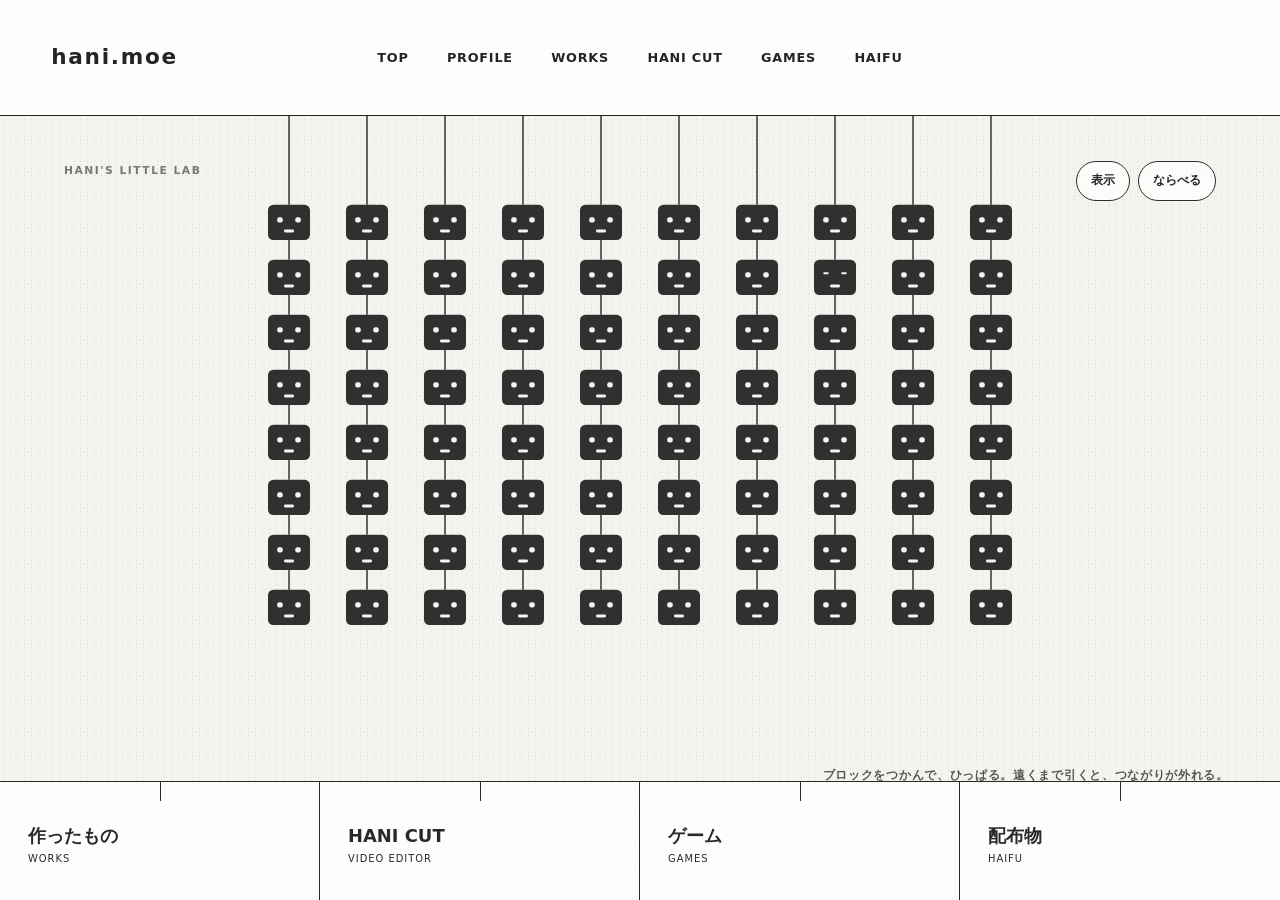
==== index.html @ 16d6b79d "Animate fallen blocks growing back in sequence" ====
<!doctype html>
<html lang="ja">
<head>
  <meta charset="utf-8">
  <title>hani.moe</title>
  <meta name="viewport" content="width=device-width, initial-scale=1">
  <base href="/">
  <link rel="stylesheet" href="style.css?v=home-clock-20260918">
</head>
<body>
  <header class="site-header">
    <div class="site-title">hani.moe</div>
    <nav>
      <a href="/index.html?src=index.md">TOP</a>
      <a href="/index.html?src=profile.md">PROFILE</a>
      <a href="/index.html?src=works.md">WORKS</a>
      <a href="/video-editor/">HANI CUT</a>
      <a href="/index.html?src=games.md">GAMES</a>
      <a href="/index.html?src=haifu.md">HAIFU</a>
    </nav>
  </header>

  <main id="content" class="content-box">
    読み込み中...
  </main>

  <footer class="site-footer">
    <a id="raw-link" href="#">Markdownで見る</a>
  </footer>
  <button
    type="button"
    id="back-to-top"
    class="back-to-top"
    aria-label="ページの一番上に戻る"
    title="上に戻る"
  >
  <img src="images/back-to-top.png" alt="">
  </button>
  <script>
    const viewerFile = location.pathname.endsWith("view.html") ? "view.html" : "index.html";
    let diaryPostsCache = null;

    function escapeHtml(text) {
      return String(text ?? "").replace(/[&<>'"]/g, char => ({
        "&": "&amp;",
        "<": "&lt;",
        ">": "&gt;",
        "'": "&#39;",
        '"': "&quot;"
      }[char]));
    }

    function escapeAttr(text) {
      return escapeHtml(text).replace(/`/g, "&#96;");
    }

    function isSafeMarkdownPath(path) {
      if (!path) return false;
      if (path.includes("://")) return false;
      if (path.startsWith("/") || path.startsWith("\\")) return false;
      if (path.includes("?") || path.includes("&")) return false;
      if (path.split("/").includes("..")) return false;
      return path.endsWith(".md");
    }

    function isRelativeAssetPath(path) {
      if (!path) return false;
      if (path.startsWith("#") || path.startsWith("/") || path.startsWith("\\")) return false;
      if (/^[a-z][a-z0-9+.-]*:/i.test(path)) return false;
      if (path.split("/").includes("..")) return false;
      return true;
    }

    function splitFrontMatter(markdown) {
      const match = String(markdown || "").match(/^---\s*\n([\s\S]*?)\n---\s*\n?/);
      if (!match) return { meta: {}, body: markdown || "" };

      const meta = {};
      match[1].split(/\r?\n/).forEach(line => {
        const pair = line.match(/^([A-Za-z0-9_-]+):\s*(.*)$/);
        if (!pair) return;
        let value = pair[2].trim();
        value = value.replace(/^["']|["']$/g, "");
        meta[pair[1]] = value;
      });

      return { meta, body: String(markdown || "").slice(match[0].length) };
    }

    function normalizePath(path) {
      const parts = [];
      String(path || "").split("/").forEach(part => {
        if (!part || part === ".") return;
        if (part === "..") parts.pop();
        else parts.push(part);
      });
      return parts.join("/");
    }

    function resolveAssetPath(currentSrc, href) {
      if (href.startsWith("/")) return href.slice(1);
      const base = currentSrc.split("/").slice(0, -1).join("/");
      return normalizePath((base ? base + "/" : "") + href);
    }

    function cleanMarkdownPath(path) {
      let cleaned = String(path || "").trim().replace(/\\/g, "/");

      // 古いリンクや相対パスの影響で、src の中に
      // diary/index.html?src=diary/xxxx.md のような値が入っても復旧する。
      for (let i = 0; i < 4; i++) {
        try {
          cleaned = decodeURIComponent(cleaned);
        } catch (e) {
          // すでに普通の文字列ならそのまま使う
        }

        const srcMark = cleaned.lastIndexOf("?src=");
        const srcMarkAmp = cleaned.lastIndexOf("&src=");
        const mark = Math.max(srcMark, srcMarkAmp);
        if (mark < 0) break;
        cleaned = cleaned.slice(mark + 5);
      }

      cleaned = cleaned.split("#")[0];
      cleaned = cleaned.replace(/^\.\//, "").replace(/^\/+/, "");
      return normalizePath(cleaned);
    }

    function pageUrl(src) {
      return "/" + viewerFile + "?src=" + encodeURIComponent(cleanMarkdownPath(src));
    }

    function resolvePostFilePath(file) {
      const cleaned = cleanMarkdownPath(file);
      if (!cleaned) return "";
      if (!cleaned.includes("/") && cleaned.endsWith(".md")) {
        return "diary/" + cleaned;
      }
      return cleaned;
    }

    function isDiaryEntryPath(path) {
      return path.startsWith("diary/")
        && path !== "diary/index.md"
        && path.endsWith(".md");
    }

    function parseInline(text) {
      let out = String(text ?? "");

      const codeStore = [];
      out = out.replace(/`([^`]+)`/g, (_, code) => {
        const key = `@@CODE${codeStore.length}@@`;
        codeStore.push(`<code>${escapeHtml(code)}</code>`);
        return key;
      });

      out = out.replace(/!\[([^\]]*)\]\(([^)]+)\)/g, (_, alt, src) => {
        return `<img src="${escapeAttr(src.trim())}" alt="${escapeAttr(alt)}">`;
      });

      out = out.replace(/\[([^\]]+)\]\(([^)]+)\)/g, (_, label, href) => {
        return `<a href="${escapeAttr(href.trim())}">${label}</a>`;
      });

      out = out.replace(/~~([^~]+)~~/g, "<del>$1</del>");
      out = out.replace(/\*\*([^*]+)\*\*/g, "<strong>$1</strong>");
      out = out.replace(/__([^_]+)__/g, "<strong>$1</strong>");
      out = out.replace(/(^|\s)\*([^*]+)\*/g, "$1<em>$2</em>");
      out = out.replace(/(^|\s)_([^_]+)_/g, "$1<em>$2</em>");

      codeStore.forEach((html, i) => {
        out = out.replace(`@@CODE${i}@@`, html);
      });

      return out;
    }

    function isTableSeparator(line) {
      return /^\s*\|?\s*:?-{3,}:?\s*(\|\s*:?-{3,}:?\s*)+\|?\s*$/.test(line);
    }

    function splitTableRow(line) {
      let trimmed = line.trim();
      if (trimmed.startsWith("|")) trimmed = trimmed.slice(1);
      if (trimmed.endsWith("|")) trimmed = trimmed.slice(0, -1);
      return trimmed.split("|").map(cell => cell.trim());
    }

    function renderTable(lines) {
      const head = splitTableRow(lines[0]);
      const body = lines.slice(2).map(splitTableRow);
      return `<table><thead><tr>${head.map(cell => `<th>${parseInline(cell)}</th>`).join("")}</tr></thead><tbody>`
        + body.map(row => `<tr>${row.map(cell => `<td>${parseInline(cell)}</td>`).join("")}</tr>`).join("")
        + `</tbody></table>`;
    }

    function parseMarkdown(markdown) {
      const lines = String(markdown || "").replace(/\r\n/g, "\n").split("\n");
      const html = [];
      let i = 0;
      let paragraph = [];
      let listType = "";
      let quote = [];

      function flushParagraph() {
        if (!paragraph.length) return;
        html.push(`<p>${parseInline(paragraph.join("<br>\n"))}</p>`);
        paragraph = [];
      }

      function closeList() {
        if (!listType) return;
        html.push(`</${listType}>`);
        listType = "";
      }

      function flushQuote() {
        if (!quote.length) return;
        html.push(`<blockquote>${quote.map(line => `<p>${parseInline(line)}</p>`).join("")}</blockquote>`);
        quote = [];
      }

      while (i < lines.length) {
        const line = lines[i];
        const trimmed = line.trim();

        if (trimmed.startsWith("```")) {
          flushParagraph(); closeList(); flushQuote();
          const code = [];
          i++;
          while (i < lines.length && !lines[i].trim().startsWith("```")) {
            code.push(lines[i]);
            i++;
          }
          html.push(`<pre><code>${escapeHtml(code.join("\n"))}</code></pre>`);
          i++;
          continue;
        }

        if (!trimmed) {
          flushParagraph(); closeList(); flushQuote();
          i++;
          continue;
        }

        if (trimmed.startsWith("|") && i + 1 < lines.length && isTableSeparator(lines[i + 1])) {
          flushParagraph(); closeList(); flushQuote();
          const tableLines = [lines[i], lines[i + 1]];
          i += 2;
          while (i < lines.length && lines[i].trim().startsWith("|")) {
            tableLines.push(lines[i]);
            i++;
          }
          html.push(renderTable(tableLines));
          continue;
        }

        const heading = line.match(/^(#{1,6})\s+(.+)$/);
        if (heading) {
          flushParagraph(); closeList(); flushQuote();
          const level = heading[1].length;
          html.push(`<h${level}>${parseInline(heading[2].trim())}</h${level}>`);
          i++;
          continue;
        }

        if (/^---+$/.test(trimmed)) {
          flushParagraph(); closeList(); flushQuote();
          html.push("<hr>");
          i++;
          continue;
        }

        const list = line.match(/^\s*[-*+]\s+(.+)$/);
        if (list) {
          flushParagraph(); flushQuote();
          if (listType !== "ul") {
            closeList();
            html.push("<ul>");
            listType = "ul";
          }
          html.push(`<li>${parseInline(list[1])}</li>`);
          i++;
          continue;
        }

        const orderedList = line.match(/^\s*\d+\.\s+(.+)$/);
        if (orderedList) {
          flushParagraph(); flushQuote();
          if (listType !== "ol") {
            closeList();
            html.push("<ol>");
            listType = "ol";
          }
          html.push(`<li>${parseInline(orderedList[1])}</li>`);
          i++;
          continue;
        }

        const quoteLine = line.match(/^>\s?(.*)$/);
        if (quoteLine) {
          flushParagraph(); closeList();
          quote.push(quoteLine[1]);
          i++;
          continue;
        }

        if (trimmed.startsWith("<") && trimmed.endsWith(">")) {
          flushParagraph(); closeList(); flushQuote();
          html.push(line);
          i++;
          continue;
        }

        paragraph.push(line);
        i++;
      }

      flushParagraph(); closeList(); flushQuote();
      return html.join("\n");
    }

    async function loadDiaryPosts() {
      if (diaryPostsCache) return diaryPostsCache;

      const res = await fetch("/diary/posts.json", { cache: "no-store" });
      if (!res.ok) throw new Error("posts.json not found");
      diaryPostsCache = await res.json();
      return diaryPostsCache;
    }

    function findEmbeddedDiaryPost(posts, src) {
      const target = cleanMarkdownPath(src);
      return posts.find(post => resolvePostFilePath(post.file || post.src) === target);
    }

    function cardHtml(post) {
      const file = resolvePostFilePath(post.file || post.src);
      const title = post.title || "無題の日記";
      const date = post.date || "";
      const category = post.category || post.tag || "";
      const description = post.description || post.excerpt || "";
      let thumbnail = post.thumbnail || "";
      if (thumbnail && isRelativeAssetPath(thumbnail)) {
        thumbnail = cleanMarkdownPath(thumbnail);
      }
      const thumb = thumbnail
        ? `<div class="diary-card-thumb"><img src="${escapeHtml(thumbnail)}" alt=""></div>`
        : `<div class="diary-card-thumb diary-card-noimage">diary</div>`;

      return `
        <a class="diary-card" href="${pageUrl(file)}">
          ${thumb}
          <div class="diary-card-body">
            <div class="diary-card-meta">
              ${date ? `<span>${escapeHtml(date)}</span>` : ""}
              ${category ? `<span>${escapeHtml(category)}</span>` : ""}
            </div>
            <h2 class="diary-card-title">${escapeHtml(title)}</h2>
            ${description ? `<p class="diary-card-excerpt">${escapeHtml(description)}</p>` : ""}
          </div>
        </a>`;
    }

    async function renderDiaryIndex(md) {
      let intro = splitFrontMatter(md).body;
      intro = intro.replace(/<div class="diary-list">[\s\S]*?<\/div>\s*/g, "");
      intro = intro.replace(/##\s*最新の日記[\s\S]*?(?=\n---|$)/g, "");
      intro = intro.replace(/\[トップへ戻る\]\([^)]*\)\s*/g, "");

      try {
        const posts = await loadDiaryPosts();
        posts.sort((a, b) => String(b.date || "").localeCompare(String(a.date || "")));

        const cards = posts.map(cardHtml).join("\n");
        return parseMarkdown(intro)
          + `<section class="diary-index-section">
              <div class="diary-index-head">
                <h2>記事一覧</h2>
                <span>${posts.length} entries</span>
              </div>
              <div class="diary-card-grid">${cards}</div>
            </section>`;
      } catch (e) {
        return parseMarkdown(intro)
          + `<p class="notice">日記一覧を読み込めませんでした。</p>`;
      }
    }

    async function renderMarkdown(src, markdown) {
      const parsed = splitFrontMatter(markdown);
      let md = parsed.body;

      if (src === "diary/index.md") {
        return await renderDiaryIndex(markdown);
      }

      if (isDiaryEntryPath(src)) {
        const date = parsed.meta.date || "";
        const category = parsed.meta.category || parsed.meta.tag || "";
        const title = parsed.meta.title || "";

        md = md.replace(/^\s*#\s*([0-9]{4}(?:[-/.][0-9]{1,2}){2})\s*\n?/, "");
        if (title) {
          md = md.replace(/^\s*#\s+.*\n?/, "");
        }
        md = md.replace(/<span class="meta">[\s\S]*?<\/span>\s*/i, "");

        const head = `
          <article class="diary-article">
            ${title ? `<h1>${escapeHtml(title)}</h1>` : ""}
            ${(date || category) ? `<div class="diary-date-subtle">${escapeHtml([date, category].filter(Boolean).join(" / "))}</div>` : ""}
          </article>`;

        return head + parseMarkdown(md);
      }

      return parseMarkdown(md);
    }

    function renderHome() {
      return `
        <section class="home-hal" aria-labelledby="home-title">
          <div class="hal-wordmark">
            <p>HANI'S LITTLE LAB</p>
            <h1 id="home-title">hani.moe</h1>
          </div>
          <div class="hal-tools">
            <div class="hal-menu">
              <button type="button" class="hal-menu-toggle" id="hal-menu-toggle" aria-expanded="false" aria-controls="hal-menu-panel">表示</button>
              <div class="hal-menu-panel" id="hal-menu-panel" hidden>
                <button type="button" data-hal-layout="grid">ブロック</button>
                <button type="button" data-hal-layout="clock">時刻を表示</button>
                <span class="hal-menu-rule" aria-hidden="true"></span>
                <button type="button" data-hal-layout="message" data-hal-word="HAL LAB.">HAL LAB.</button>
                <button type="button" data-hal-layout="message" data-hal-word="HAPPY">HAPPY</button>
                <button type="button" data-hal-layout="message" data-hal-word="CLEAR!">CLEAR!</button>
                <span class="hal-menu-rule" aria-hidden="true"></span>
                <button type="button" data-hal-speed="slow" aria-pressed="false">動きをゆっくり</button>
              </div>
            </div>
            <button type="button" class="hal-reset" id="hal-reset">ならべる</button>
          </div>
          <canvas id="hal-blocks" aria-label="ドラッグして揺らせる、吊り下げられた顔つきブロック"></canvas>
          <p class="hal-hint">ブロックをつかんで、ひっぱる。遠くまで引くと、つながりが外れる。</p>
          <nav class="hal-hangers" aria-label="メインコンテンツ">
            <a href="/index.html?src=works.md">作ったもの<small>WORKS</small></a>
            <a href="/video-editor/">HANI CUT<small>VIDEO EDITOR</small></a>
            <a href="/index.html?src=games.md">ゲーム<small>GAMES</small></a>
            <a href="/index.html?src=haifu.md">配布物<small>HAIFU</small></a>
          </nav>
        </section>`;
    }

    function initHomeBlocks() {
      const canvas = document.getElementById("hani-blocks");
      if (!canvas) return;
      const context = canvas.getContext("2d");
      const letters = {
        H: [[0,0],[0,1],[0,2],[0,3],[0,4],[2,0],[2,1],[2,2],[2,3],[2,4],[1,2]],
        A: [[0,1],[0,2],[0,3],[0,4],[1,0],[1,2],[2,1],[2,2],[2,3],[2,4]],
        N: [[0,0],[0,1],[0,2],[0,3],[0,4],[1,1],[1,2],[1,3],[2,0],[2,1],[2,2],[2,3],[2,4]],
        I: [[0,0],[1,0],[2,0],[1,1],[1,2],[1,3],[0,4],[1,4],[2,4]],
        M: [[0,0],[0,1],[0,2],[0,3],[0,4],[1,1],[2,0],[2,1],[2,2],[2,3],[2,4]],
        O: [[0,0],[0,1],[0,2],[0,3],[0,4],[1,0],[1,4],[2,0],[2,1],[2,2],[2,3],[2,4]],
        E: [[0,0],[0,1],[0,2],[0,3],[0,4],[1,0],[1,2],[1,4],[2,0],[2,4]],
        ".": [[0,4]]
      };
      const palette = ["#272727", "#24c7b5", "#ffcf39", "#f06b5c", "#9d83f7"];
      let width = 0, height = 0, dpr = 1, blocks = [], dragged = null;
      let frame = 0;

      function wordTargets(word) {
        const chars = word.split("");
        const cells = [];
        let cursor = 0;
        for (const char of chars) {
          const shape = letters[char] || [];
          shape.forEach(([x, y]) => cells.push([cursor + x, y]));
          cursor += char === "." ? 1 : 4;
        }
        const cols = Math.max(cursor - 1, 1);
        const unit = Math.min(42, (width - 42) / cols, (height - 60) / 6);
        const offsetX = (width - cols * unit) / 2 + unit / 2;
        const offsetY = Math.max(30, (height - 5 * unit) / 2);
        const targets = cells.map(([x, y]) => ({ x: offsetX + x * unit, y: offsetY + y * unit }));
        while (targets.length < 79) {
          const extra = targets.length - cells.length;
          const angle = extra * 2.4;
          const radius = Math.min(width, height) * .42 + (extra % 4) * 9;
          targets.push({ x: width / 2 + Math.cos(angle) * radius, y: height / 2 + Math.sin(angle) * radius });
        }
        return targets.slice(0, 79);
      }

      function arrange(word) {
        const targets = wordTargets(word);
        blocks.forEach((block, index) => { block.target = targets[index]; });
      }

      function reset() {
        blocks = Array.from({ length: 79 }, (_, index) => ({
          x: width / 2 + (Math.random() - .5) * Math.min(width * .85, 680),
          y: height / 2 + (Math.random() - .5) * Math.min(height * .7, 290),
          vx: 0, vy: 0, color: palette[index % palette.length], blink: Math.random() * 120,
          target: { x: width / 2, y: height / 2 }
        }));
        arrange("HANI.MOE");
      }

      function roundedRect(x, y, w, h, radius) {
        context.beginPath();
        context.roundRect(x, y, w, h, radius);
      }

      function drawBlock(block, index, time) {
        const size = Math.max(21, Math.min(34, width / 26));
        const eyeOpen = (time + block.blink + index * 47) % 3100 > 110;
        context.save(); context.translate(block.x, block.y);
        roundedRect(-size / 2, -size * .42, size, size * .84, Math.max(4, size * .13));
        context.fillStyle = block.color; context.fill();
        context.fillStyle = "#f6f5ef";
        const eyeHeight = eyeOpen ? size * .12 : 2;
        roundedRect(-size * .27, -size * .12, size * .13, eyeHeight, 2); context.fill();
        roundedRect(size * .14, -size * .12, size * .13, eyeHeight, 2); context.fill();
        roundedRect(-size * .12, size * .16, size * .24, size * .08, 2); context.fill();
        context.restore();
      }

      function tick(time) {
        context.clearRect(0, 0, width, height);
        const reduceMotion = window.matchMedia("(prefers-reduced-motion: reduce)").matches;
        blocks.forEach((block, index) => {
          if (block !== dragged) {
            block.vx += (block.target.x - block.x) * .052;
            block.vy += (block.target.y - block.y) * .052;
            block.vx *= .74; block.vy *= .74;
            block.x += block.vx; block.y += block.vy;
          }
          drawBlock(block, index, time);
        });
        if (!reduceMotion) frame = requestAnimationFrame(tick);
      }

      function resize() {
        const rect = canvas.getBoundingClientRect();
        dpr = Math.min(window.devicePixelRatio || 1, 2);
        width = rect.width; height = rect.height;
        canvas.width = Math.round(width * dpr); canvas.height = Math.round(height * dpr);
        context.setTransform(dpr, 0, 0, dpr, 0, 0);
        if (!blocks.length) reset(); else arrange("HANI.MOE");
        cancelAnimationFrame(frame); tick(performance.now());
      }

      function position(event) {
        const rect = canvas.getBoundingClientRect();
        return { x: event.clientX - rect.left, y: event.clientY - rect.top };
      }

      canvas.addEventListener("pointerdown", event => {
        const pointer = position(event);
        dragged = blocks.reduce((closest, block) => {
          const distance = Math.hypot(pointer.x - block.x, pointer.y - block.y);
          return distance < closest.distance ? { block, distance } : closest;
        }, { block: null, distance: 28 }).block;
        if (dragged) { dragged.vx = dragged.vy = 0; canvas.setPointerCapture(event.pointerId); }
      });
      canvas.addEventListener("pointermove", event => {
        const pointer = position(event);
        if (dragged) { dragged.x = pointer.x; dragged.y = pointer.y; }
        else canvas.style.cursor = blocks.some(block => Math.hypot(pointer.x - block.x, pointer.y - block.y) < 24) ? "grab" : "default";
      });
      function release(event) {
        if (dragged) canvas.releasePointerCapture?.(event.pointerId);
        dragged = null;
      }
      canvas.addEventListener("pointerup", release);
      canvas.addEventListener("pointercancel", release);
      document.querySelectorAll("[data-home-word]").forEach(button => {
        button.addEventListener("click", () => {
          const word = button.dataset.homeWord;
          if (word === "RESET") reset(); else arrange(word);
          if (window.matchMedia("(prefers-reduced-motion: reduce)").matches) tick(performance.now());
        });
      });
      window.addEventListener("resize", resize, { passive: true });
      resize();
    }

    function initHalBlocks() {
      const canvas = document.getElementById("hal-blocks");
      const resetButton = document.getElementById("hal-reset");
      const menuToggle = document.getElementById("hal-menu-toggle");
      const menuPanel = document.getElementById("hal-menu-panel");
      if (!canvas || !resetButton || !menuToggle || !menuPanel) return;

      const ctx = canvas.getContext("2d");
      const columns = 10;
      const rows = 8;
      const digits = {
        "0": [[0,0],[1,0],[2,0],[0,1],[2,1],[0,2],[2,2],[0,3],[2,3],[0,4],[1,4],[2,4]],
        "1": [[1,0],[0,1],[1,1],[1,2],[1,3],[0,4],[1,4],[2,4]],
        "2": [[0,0],[1,0],[2,0],[2,1],[0,2],[1,2],[2,2],[0,3],[0,4],[1,4],[2,4]],
        "3": [[0,0],[1,0],[2,0],[2,1],[1,2],[2,2],[2,3],[0,4],[1,4],[2,4]],
        "4": [[0,0],[2,0],[0,1],[2,1],[0,2],[1,2],[2,2],[2,3],[2,4]],
        "5": [[0,0],[1,0],[2,0],[0,1],[0,2],[1,2],[2,2],[2,3],[0,4],[1,4],[2,4]],
        "6": [[0,0],[1,0],[2,0],[0,1],[0,2],[1,2],[2,2],[0,3],[2,3],[0,4],[1,4],[2,4]],
        "7": [[0,0],[1,0],[2,0],[2,1],[2,2],[2,3],[2,4]],
        "8": [[0,0],[1,0],[2,0],[0,1],[2,1],[0,2],[1,2],[2,2],[0,3],[2,3],[0,4],[1,4],[2,4]],
        "9": [[0,0],[1,0],[2,0],[0,1],[2,1],[0,2],[1,2],[2,2],[2,3],[0,4],[1,4],[2,4]],
        ":": [[0,1],[0,3]]
      };
      const letters = {
        "A": [[0,1],[1,0],[2,1],[0,2],[1,2],[2,2],[0,3],[2,3],[0,4],[2,4]],
        "C": [[1,0],[2,0],[0,1],[0,2],[0,3],[1,4],[2,4]],
        "E": [[0,0],[1,0],[2,0],[0,1],[0,2],[1,2],[2,2],[0,3],[0,4],[1,4],[2,4]],
        "H": [[0,0],[2,0],[0,1],[2,1],[0,2],[1,2],[2,2],[0,3],[2,3],[0,4],[2,4]],
        "L": [[0,0],[0,1],[0,2],[0,3],[0,4],[1,4],[2,4]],
        "P": [[0,0],[1,0],[2,0],[0,1],[2,1],[0,2],[1,2],[2,2],[0,3],[0,4]],
        "R": [[0,0],[1,0],[2,0],[0,1],[2,1],[0,2],[1,2],[0,3],[2,3],[0,4],[2,4]],
        "Y": [[0,0],[2,0],[0,1],[2,1],[1,2],[1,3],[1,4]],
        "!": [[1,0],[1,1],[1,2],[1,3],[1,4]],
        ".": [[1,4]],
        " ": []
      };
      let width = 0;
      let height = 0;
      let dpr = 1;
      let blocks = [];
      let grabbed = null;
      let frame = 0;
      let displayMode = "grid";
      let clockTimer = 0;
      let dragStart = null;
      let dragMoved = false;
      let motionScale = 1;
      let messageWord = "HAL LAB.";

      function build() {
        blocks = Array.from({ length: columns * rows }, (_, index) => {
          const col = Math.floor(index / rows);
          const row = index % rows;
          return { col, row, homeX: 0, homeY: 0, x: 0, y: 0, vx: 0, vy: 0, blink: Math.random() * 3500, hidden: false, released: false, pinned: false, restoreAt: 0, fallStart: 0, fallStartVelocity: 0, holdAt: 0, sproutAt: 0, sproutFromY: 0, sproutProgress: 1, layoutSize: null };
        });
        applyLayout(true);
      }

      function blockAt(col, row) {
        return blocks[col * rows + row];
      }

      function arrangeGrid(immediate = false) {
        const stepX = Math.min(78, Math.max(38, (width - 88) / (columns - 1)));
        const stepY = Math.min(64, Math.max(42, (height - 170) / (rows + 1)));
        const originX = (width - stepX * (columns - 1)) / 2;
        const originY = Math.max(72, Math.min(140, height * .16));
        blocks.forEach(block => {
          block.homeX = originX + block.col * stepX;
          block.homeY = originY + block.row * stepY;
          block.hidden = false;
          block.released = false;
          block.pinned = false;
          block.restoreAt = 0;
          block.layoutSize = null;
          if (immediate) { block.x = block.homeX; block.y = block.homeY; block.vx = block.vy = 0; }
        });
      }

      function clockTargets() {
        const now = new Date();
        const text = [now.getHours(), now.getMinutes(), now.getSeconds()].map(value => String(value).padStart(2, "0")).join(":");
        const cell = Math.max(11, Math.min(31, (width - 34) / 28, (height - 54) / 6));
        const cells = [];
        let cursor = 0;
        for (const char of text) {
          const shape = digits[char];
          shape.forEach(([x, y]) => cells.push([cursor + x, y]));
          cursor += char === ":" ? 2 : 4;
        }
        const usedWidth = Math.max(1, cursor - 1) * cell;
        const startX = (width - usedWidth) / 2 + cell / 2;
        const startY = Math.max(28, Math.min(height - 5 * cell - 28, (height - 5 * cell) / 2));
        return cells.map(([x, y]) => ({ x: startX + x * cell, y: startY + y * cell, size: Math.max(11, Math.min(34, cell * .78)) }));
      }

      function arrangeClock(immediate = false) {
        const targets = clockTargets();
        blocks.forEach((block, index) => {
          const target = targets[index];
          block.hidden = !target;
          block.released = false;
          block.pinned = false;
          block.restoreAt = 0;
          if (!target) return;
          block.homeX = target.x;
          block.homeY = target.y;
          block.layoutSize = target.size;
          if (immediate) { block.x = target.x; block.y = target.y; block.vx = block.vy = 0; }
        });
      }

      function messageTargets(word) {
        const cell = Math.max(12, Math.min(34, (width - 40) / Math.max(8, word.length * 4), (height - 54) / 6));
        const cells = [];
        let cursor = 0;
        for (const char of word) {
          const shape = letters[char] || [];
          shape.forEach(([x, y]) => cells.push([cursor + x, y]));
          cursor += char === " " ? 2 : 4;
        }
        const usedWidth = Math.max(1, cursor - 1) * cell;
        const startX = (width - usedWidth) / 2 + cell / 2;
        const startY = Math.max(28, Math.min(height - 5 * cell - 28, (height - 5 * cell) / 2));
        return cells.map(([x, y]) => ({ x: startX + x * cell, y: startY + y * cell, size: Math.max(12, Math.min(35, cell * .8)) }));
      }

      function arrangeMessage(immediate = false) {
        const targets = messageTargets(messageWord);
        blocks.forEach((block, index) => {
          const target = targets[index];
          block.hidden = !target;
          block.released = false;
          block.pinned = false;
          block.restoreAt = 0;
          if (!target) return;
          block.homeX = target.x;
          block.homeY = target.y;
          block.layoutSize = target.size;
          if (immediate) { block.x = target.x; block.y = target.y; block.vx = block.vy = 0; }
        });
      }

      function applyLayout(immediate = false) {
        if (displayMode === "clock") arrangeClock(immediate);
        else if (displayMode === "message") arrangeMessage(immediate);
        else arrangeGrid(immediate);
      }

      function setDisplayMode(mode, word = "") {
        displayMode = mode;
        if (word) messageWord = word;
        window.clearInterval(clockTimer);
        clockTimer = 0;
        applyLayout(false);
        if (mode === "clock") clockTimer = window.setInterval(() => arrangeClock(false), 1000);
      }

      function releaseColumnFrom(block) {
        const now = performance.now();
        const restoreAt = now + 5000;
        for (let row = block.row; row < rows; row++) {
          const child = blockAt(block.col, row);
          if (!child || child.hidden) continue;
          child.released = true;
          child.pinned = false;
          // Rebuild the hanging column from its top, one face at a time.
          child.restoreAt = restoreAt + (row - block.row) * 135;
          child.sproutAt = 0;
          child.sproutProgress = 0;
          child.fallStart = now;
          child.fallStartVelocity = Math.max(0, Math.min(4, child.vy));
          child.vx = (child.x - width / 2) * .015;
          child.vy = child.fallStartVelocity;
        }
      }

      function resize() {
        const rect = canvas.getBoundingClientRect();
        dpr = Math.min(window.devicePixelRatio || 1, 2);
        width = rect.width;
        height = rect.height;
        canvas.width = Math.round(width * dpr);
        canvas.height = Math.round(height * dpr);
        ctx.setTransform(dpr, 0, 0, dpr, 0, 0);
        build();
      }

      function roundRect(x, y, w, h, radius) {
        ctx.beginPath();
        ctx.roundRect(x, y, w, h, radius);
      }

      function drawFace(block, time) {
        const size = block.layoutSize || Math.max(24, Math.min(42, width / 28));
        const pulling = grabbed === block;
        const blink = (time + block.blink) % 3600 < 95;
        ctx.save();
        ctx.translate(block.x, block.y);
        ctx.scale(1, .18 + .82 * block.sproutProgress);
        roundRect(-size / 2, -size * .42, size, size * .84, Math.max(4, size * .13));
        ctx.fillStyle = pulling ? "#1ebfac" : (block.released ? "#f06b5c" : "#303030");
        ctx.fill();
        ctx.fillStyle = "#f5f5f0";
        const eyeH = block.pinned || blink ? 2 : size * .12;
        roundRect(-size * .28, -size * .12, size * .13, eyeH, 2); ctx.fill();
        roundRect(size * .15, -size * .12, size * .13, eyeH, 2); ctx.fill();
        roundRect(-size * .12, size * .17, size * .24, pulling ? size * .17 : (block.pinned ? size * .13 : size * .07), 2); ctx.fill();
        ctx.restore();
      }

      function blockHalfHeight(block) {
        const size = block.layoutSize || Math.max(24, Math.min(42, width / 28));
        return size * .42;
      }

      function tick(time) {
        ctx.clearRect(0, 0, width, height);
        ctx.strokeStyle = "#353535";
        ctx.lineWidth = 1.5;
        const reduceMotion = window.matchMedia("(prefers-reduced-motion: reduce)").matches;

        if (grabbed && !grabbed.pinned && !dragMoved && time >= grabbed.holdAt) {
          grabbed.pinned = true;
          grabbed.vx = grabbed.vy = 0;
        }

        blocks.forEach(block => {
          if (block.hidden) return;
          if (block.released) {
            if (time >= block.restoreAt) {
              block.released = false;
              block.sproutAt = time;
              block.sproutFromY = block.homeY + blockHalfHeight(block) * .95;
              block.x = block.homeX;
              block.y = block.sproutFromY;
              block.vx = block.vy = 0;
            } else {
              const t = Math.min(1, (time - block.fallStart) / 1150);
              const eased = 1 - Math.cos(t * Math.PI / 2);
              block.vy = block.fallStartVelocity + (9 - block.fallStartVelocity) * eased;
              block.vx *= .99;
              block.x += block.vx * motionScale;
              block.y += block.vy * motionScale;
              return;
            }
          }
          if (block.sproutAt) {
            const progress = Math.min(1, (time - block.sproutAt) / 380);
            const eased = 1 - Math.pow(1 - progress, 3);
            block.sproutProgress = eased;
            block.x = block.homeX;
            block.y = block.sproutFromY + (block.homeY - block.sproutFromY) * eased;
            if (progress < 1) return;
            block.sproutAt = 0;
            block.sproutProgress = 1;
            block.y = block.homeY;
          }
          if (block !== grabbed && !block.pinned) {
            const parent = displayMode === "grid" && block.row ? blockAt(block.col, block.row - 1) : null;
            const desiredX = block.homeX + (parent ? (parent.x - parent.homeX) * .18 : 0);
            const desiredY = block.homeY + (parent ? (parent.y - parent.homeY) * .18 : 0);
            block.vx += (desiredX - block.x) * .055 * motionScale;
            block.vy += (desiredY - block.y) * .055 * motionScale;
            block.vx *= .76;
            block.vy *= .76;
            block.x += block.vx * motionScale;
            block.y += block.vy * motionScale;
          }
        });

        if (displayMode === "grid") blocks.forEach(block => {
          if (block.hidden || block.released) return;
          const parent = block.row ? blockAt(block.col, block.row - 1) : null;
          if (parent?.released || parent?.hidden) return;
          const fromX = parent ? parent.x : block.homeX;
          const fromY = parent ? parent.y + blockHalfHeight(parent) : 0;
          ctx.beginPath();
          ctx.moveTo(fromX, fromY);
          ctx.lineTo(block.x, block.y - blockHalfHeight(block));
          ctx.stroke();
        });
        blocks.forEach(block => { if (!block.hidden) drawFace(block, time); });
        if (!reduceMotion) frame = requestAnimationFrame(tick);
      }

      function pointerPosition(event) {
        const rect = canvas.getBoundingClientRect();
        return { x: event.clientX - rect.left, y: event.clientY - rect.top };
      }

      canvas.addEventListener("pointerdown", event => {
        const point = pointerPosition(event);
        dragStart = point;
        dragMoved = false;
        grabbed = blocks.reduce((nearest, block) => {
          const distance = Math.hypot(point.x - block.x, point.y - block.y);
          return !block.hidden && !block.released && distance < nearest.distance ? { block, distance } : nearest;
        }, { block: null, distance: 32 }).block;
        if (grabbed) {
          // A fixed block is released by picking it up again. Ordinary drags
          // never become fixed merely because the pointer is released.
          if (grabbed.pinned) grabbed.pinned = false;
          grabbed.holdAt = performance.now() + 300;
          canvas.setPointerCapture(event.pointerId);
        }
      });
      canvas.addEventListener("pointermove", event => {
        const point = pointerPosition(event);
        if (grabbed) {
          grabbed.x = point.x;
          grabbed.y = point.y;
          grabbed.vx = grabbed.vy = 0;
          dragMoved ||= Math.hypot(point.x - dragStart.x, point.y - dragStart.y) > 3;
          if (dragMoved && !grabbed.pinned) grabbed.holdAt = performance.now() + 300;
          const releaseDistance = Math.min(600, Math.max(300, width * .38));
          if (Math.hypot(point.x - grabbed.homeX, point.y - grabbed.homeY) > releaseDistance) {
            releaseColumnFrom(grabbed);
            canvas.releasePointerCapture?.(event.pointerId);
            grabbed = null;
          }
        } else {
          canvas.style.cursor = blocks.some(block => !block.hidden && !block.released && Math.hypot(point.x - block.x, point.y - block.y) < 28) ? "grab" : "default";
        }
      });
      function release(event) {
        if (grabbed) {
          canvas.releasePointerCapture?.(event.pointerId);
        }
        grabbed = null;
        dragStart = null;
        dragMoved = false;
      }
      canvas.addEventListener("pointerup", release);
      canvas.addEventListener("pointercancel", release);
      resetButton.addEventListener("click", () => {
        applyLayout(true);
        cancelAnimationFrame(frame);
        tick(performance.now());
      });
      menuToggle.addEventListener("click", () => {
        const open = menuPanel.hidden;
        menuPanel.hidden = !open;
        menuToggle.setAttribute("aria-expanded", String(open));
      });
      document.querySelectorAll("[data-hal-layout]").forEach(button => {
        button.addEventListener("click", () => {
          setDisplayMode(button.dataset.halLayout, button.dataset.halWord);
          menuPanel.hidden = true;
          menuToggle.setAttribute("aria-expanded", "false");
        });
      });
      document.querySelectorAll("[data-hal-speed]").forEach(button => {
        button.addEventListener("click", () => {
          const slow = motionScale === 1;
          motionScale = slow ? .38 : 1;
          button.setAttribute("aria-pressed", String(slow));
          button.textContent = slow ? "通常の速さに戻す" : "動きをゆっくり";
        });
      });
      window.addEventListener("resize", () => {
        resize();
        cancelAnimationFrame(frame);
        tick(performance.now());
      }, { passive: true });
      resize();
      tick(performance.now());
    }

    function rewriteMarkdownLinks(currentSrc) {
      document.querySelectorAll("#content a").forEach(a => {
        const href = a.getAttribute("href");
        if (!href) return;
        if (href.startsWith("#") || href.startsWith("mailto:") || /^[a-z][a-z0-9+.-]*:/i.test(href)) return;

        // すでに index.html?src=... / view.html?src=... の形になっているリンクは、
        // Markdown本文へのリンクではなく「表示用ページへのリンク」なので二重変換しない。
        if (href.includes("?")) return;

        const hashIndex = href.indexOf("#");
        const pathPart = hashIndex >= 0 ? href.slice(0, hashIndex) : href;
        const hashPart = hashIndex >= 0 ? href.slice(hashIndex) : "";

        if (pathPart.endsWith(".md")) {
          const resolved = resolveAssetPath(currentSrc, pathPart);
          if (isSafeMarkdownPath(resolved)) {
            a.setAttribute("href", pageUrl(resolved) + hashPart);
          }
        }
      });
    }

    function rewriteRelativeImages(currentSrc) {
      document.querySelectorAll("#content img").forEach(img => {
        const src = img.getAttribute("src");
        if (!isRelativeAssetPath(src)) return;
        img.setAttribute("src", resolveAssetPath(currentSrc, src));
        img.addEventListener("error", () => {
          img.classList.add("image-missing");
          img.setAttribute("alt", "");
        }, { once: true });
      });
    }

    function rawMarkdownUrl(src) {
      return "/" + encodeURI(src) + "?raw=1";
    }

    async function fetchMarkdownFile(src) {
      const candidates = Array.from(new Set([rawMarkdownUrl(src), "/" + src, "/" + encodeURI(src)]));
      for (const url of candidates) {
        const res = await fetch(url, { cache: "no-store" });
        if (res.ok) return await res.text();
      }
      throw new Error("not found");
    }

    async function loadPageMarkdown(src) {
      const key = cleanMarkdownPath(src);
      return await fetchMarkdownFile(key);
    }

    async function main() {
      const params = new URLSearchParams(location.search);
      const src = cleanMarkdownPath(params.get("src") || "index.md");
      const content = document.getElementById("content");

      if (src === "diary.md" || src.startsWith("diary/")) {
        location.replace("/");
        return;
      }

      if (!isSafeMarkdownPath(src)) {
        content.textContent = "読み込めないパスです。";
        return;
      }

      try {
        const md = await loadPageMarkdown(src);
        const isHome = src === "index.md";
        document.body.classList.toggle("home-page", isHome);
        content.classList.toggle("home-content", isHome);
        content.innerHTML = isHome ? renderHome() : await renderMarkdown(src, md);
        document.getElementById("raw-link").href = rawMarkdownUrl(src);
        if (isHome) initHalBlocks();
        else {
          rewriteMarkdownLinks(src);
          rewriteRelativeImages(src);
        }
      } catch (e) {
        content.textContent = "Markdownを読み込めませんでした。.md ファイルがアップロードされているか確認してください: " + src;
      }
    }
const backToTopButton = document.getElementById("back-to-top");

function updateBackToTopButton() {
  if (!backToTopButton) return;

  backToTopButton.classList.toggle("is-visible", window.scrollY > 320);
}

if (backToTopButton) {
  window.addEventListener("scroll", updateBackToTopButton, { passive: true });

  backToTopButton.addEventListener("click", () => {
    window.scrollTo({
      top: 0,
      behavior: "smooth"
    });
  });

  updateBackToTopButton();
}
    main();
  </script>
</body>
</html>
---- style.css ----
:root {
  --bg: #f5f5f2;
  --paper: #ffffff;
  --text: #222222;
  --muted: #777777;
  --line: #deded8;
  --strong: #2a2a2a;
  --soft: #f0f0ec;
}

* {
  box-sizing: border-box;
}

body {
  margin: 0;
  background: var(--bg);
  color: var(--text);
  font-family: system-ui, -apple-system, BlinkMacSystemFont, "Segoe UI", sans-serif;
  line-height: 1.8;
}

.site-header {
  background: var(--strong);
  color: #ffffff;
  padding: 14px 18px;
  border-bottom: 4px solid #555555;
}

.site-title {
  font-weight: 700;
  letter-spacing: 0.04em;
  margin-bottom: 8px;
}

.site-header nav {
  display: flex;
  flex-wrap: wrap;
  gap: 8px 16px;
}

.site-header a {
  color: #ffffff;
  text-decoration: none;
  font-size: 0.94rem;
}

.site-header a:hover {
  text-decoration: underline;
}

.content-box {
  max-width: 920px;
  margin: 24px auto;
  padding: 28px;
  background: var(--paper);
  border: 1px solid var(--line);
  box-shadow: 3px 3px 0 #dddddd;
}

h1 {
  border-bottom: 2px solid var(--strong);
  padding-bottom: 6px;
  line-height: 1.35;
}

h2 {
  border-left: 6px solid #555555;
  padding-left: 10px;
  margin-top: 32px;
}

h3 {
  border-bottom: 1px dotted #888888;
}

blockquote {
  border-left: 4px solid #999999;
  margin-left: 0;
  padding-left: 16px;
  color: #555555;
}

pre {
  background: #f0f0f0;
  padding: 12px;
  overflow-x: auto;
  border: 1px solid #cccccc;
}

code {
  background: #f0f0f0;
  padding: 1px 4px;
}

pre code {
  padding: 0;
}

table {
  border-collapse: collapse;
  width: 100%;
  margin: 12px 0;
}

th,
td {
  border: 1px solid #cccccc;
  padding: 6px 10px;
}

th {
  background: #eeeeee;
}

.download-button {
  display: inline-block;
  padding: 10px 16px;
  border: 2px solid #333333;
  background: #eeeeee;
  color: #111111;
  text-decoration: none;
  font-weight: 700;
  margin: 8px 0;
}

.download-button:hover {
  background: #dddddd;
}

#content img {
  max-width: min(100%, 520px);
  height: auto;
  display: block;
  margin: 14px auto;
  border: 1px solid #666666;
}

#content img.image-missing {
  display: none;
}

.meta,
.diary-date-subtle {
  display: block;
  text-align: right;
  color: var(--muted);
  font-size: 0.86rem;
  margin: -0.2em 0 1.4em;
}

.diary-index-section {
  margin-top: 28px;
}

.diary-index-head {
  display: flex;
  align-items: baseline;
  justify-content: space-between;
  gap: 12px;
  margin-bottom: 14px;
}

.diary-index-head h2 {
  border-left: 0;
  padding-left: 0;
  margin: 0;
}

.diary-index-head span {
  color: var(--muted);
  font-size: 0.86rem;
}

.diary-card-grid {
  display: grid;
  grid-template-columns: repeat(auto-fit, minmax(240px, 1fr));
  gap: 18px;
}

.diary-card {
  display: flex;
  flex-direction: column;
  min-height: 260px;
  overflow: hidden;
  color: inherit;
  text-decoration: none;
  background: #ffffff;
  border: 1px solid #e2e2dc;
  border-radius: 14px;
  box-shadow: 0 4px 14px rgba(0, 0, 0, 0.07);
  transition: transform 0.12s ease, box-shadow 0.12s ease, border-color 0.12s ease;
}

.diary-card:hover {
  transform: translateY(-2px);
  border-color: #c8c8c0;
  box-shadow: 0 8px 22px rgba(0, 0, 0, 0.11);
}

.diary-card-thumb {
  width: 100%;
  aspect-ratio: 16 / 9;
  background: linear-gradient(135deg, #eeeeea, #fbfbf8);
  border-bottom: 1px solid #eeeeea;
  display: grid;
  place-items: center;
  color: #a0a09a;
  font-size: 0.8rem;
  letter-spacing: 0.12em;
  text-transform: uppercase;
}

.diary-card-thumb img {
  width: 100%;
  height: 100%;
  object-fit: cover;
  border: 0;
  margin: 0;
}

.diary-card-body {
  padding: 16px 17px 18px;
}

.diary-card-meta {
  display: flex;
  flex-wrap: wrap;
  gap: 6px 10px;
  color: var(--muted);
  font-size: 0.78rem;
  margin-bottom: 8px;
}

.diary-card-title {
  border: 0;
  padding: 0;
  margin: 0 0 8px;
  font-size: 1.08rem;
  line-height: 1.45;
}

.diary-card-excerpt {
  margin: 0;
  color: #555555;
  font-size: 0.92rem;
  line-height: 1.7;
}

.notice {
  padding: 12px 14px;
  background: var(--soft);
  border: 1px solid var(--line);
}

.game-frame {
  width: 100%;
  min-height: 420px;
  border: 1px solid #cccccc;
  background: #ffffff;
}

.site-footer {
  text-align: center;
  margin: 32px;
  font-size: 14px;
}

.site-footer a {
  color: #666666;
}

@media (max-width: 680px) {
  .content-box {
    margin: 12px;
    padding: 18px;
  }

  .diary-card-grid {
    grid-template-columns: 1fr;
  }
}

/* Shared hani.moe page language: the home page's paper, rules and hanging labels. */
body:not(.home-page) {
  background: #f4f4ef;
  background-image: radial-gradient(rgba(0, 0, 0, 0.08) 0.6px, transparent 0.7px);
  background-size: 7px 7px;
}

body:not(.home-page) .site-header {
  min-height: 100px;
  display: flex;
  align-items: center;
  justify-content: space-between;
  gap: 28px;
  padding: 20px clamp(20px, 5vw, 76px);
  color: #282827;
  background: rgba(255, 255, 255, 0.92);
  border: 0;
  border-bottom: 1px solid #2e2e2d;
}

body:not(.home-page) .site-title {
  position: relative;
  margin: 0;
  padding-left: 16px;
  font-size: 1.05rem;
  font-weight: 800;
  letter-spacing: 0.07em;
}

body:not(.home-page) .site-title::before {
  content: "";
  position: absolute;
  left: 0;
  top: -14px;
  width: 1px;
  height: 10px;
  background: #2e2e2d;
}

body:not(.home-page) .site-header nav {
  justify-content: flex-end;
  gap: clamp(13px, 2.4vw, 31px);
}

body:not(.home-page) .site-header a {
  position: relative;
  color: #282827;
  font-size: 0.72rem;
  font-weight: 800;
  letter-spacing: 0.06em;
  text-decoration: none;
}

body:not(.home-page) .site-header a::after {
  content: "";
  position: absolute;
  right: 0;
  bottom: -8px;
  left: 0;
  height: 2px;
  background: #20b9aa;
  transform: scaleX(0);
  transition: transform 0.16s ease;
}

body:not(.home-page) .site-header a:hover::after,
body:not(.home-page) .site-header a:focus-visible::after { transform: scaleX(1); }

body:not(.home-page) .content-box {
  width: min(1080px, calc(100% - 48px));
  min-height: 420px;
  margin: 44px auto;
  padding: clamp(32px, 5vw, 68px);
  background: rgba(255, 255, 255, 0.92);
  border: 1px solid #2e2e2d;
  box-shadow: 5px 5px 0 rgba(0, 0, 0, 0.12);
}

body:not(.home-page) .content-box > h1,
body:not(.home-page) .diary-article h1 {
  position: relative;
  margin: 0 0 42px;
  padding: 0 0 22px;
  border-bottom: 1px solid #2e2e2d;
  font-size: clamp(2.35rem, 6vw, 5.1rem);
  font-weight: 800;
  letter-spacing: -0.07em;
  line-height: 1.06;
}

body:not(.home-page) .content-box > h1::before,
body:not(.home-page) .diary-article h1::before {
  content: "HANI.MOE / NOTE";
  position: absolute;
  top: -20px;
  left: 0;
  color: #258d82;
  font-family: ui-monospace, SFMono-Regular, Consolas, monospace;
  font-size: 0.58rem;
  font-weight: 800;
  letter-spacing: 0.15em;
}

body:not(.home-page) .content-box h2 {
  position: relative;
  margin: 64px 0 20px;
  padding: 24px 0 0 18px;
  border: 0;
  border-top: 1px solid #2e2e2d;
  font-size: clamp(1.4rem, 2.8vw, 2.25rem);
  letter-spacing: -0.05em;
}

body:not(.home-page) .content-box h2::before {
  content: "";
  position: absolute;
  top: 0;
  left: 0;
  width: 1px;
  height: 16px;
  background: #2e2e2d;
}

body:not(.home-page) .content-box h3 {
  margin-top: 38px;
  padding-bottom: 8px;
  border-bottom: 1px dotted #777771;
}

body:not(.home-page) .content-box a { color: #167d73; font-weight: 700; text-underline-offset: 4px; }
body:not(.home-page) .content-box a:hover { color: #282827; }
body:not(.home-page) .content-box blockquote { margin: 26px 0; padding: 18px 22px; color: #50504b; background: #fff8d9; border: 1px solid #2e2e2d; border-left: 7px solid #ffcf3f; }
body:not(.home-page) .content-box pre { padding: 18px; color: #eeeeea; background: #30302e; border: 1px solid #2e2e2d; }
body:not(.home-page) .content-box code { background: #efefe9; }
body:not(.home-page) .content-box pre code { background: transparent; }
body:not(.home-page) .content-box table { margin: 24px 0 34px; border: 1px solid #2e2e2d; }
body:not(.home-page) .content-box th,
body:not(.home-page) .content-box td { padding: 12px 14px; border: 1px solid #2e2e2d; }
body:not(.home-page) .content-box th { color: #282827; background: #ffcf3f; text-align: left; }
body:not(.home-page) .download-button { padding: 11px 17px; color: #282827; background: #ffcf3f; border: 1px solid #2e2e2d; box-shadow: 3px 3px 0 rgba(0, 0, 0, 0.12); }
body:not(.home-page) .download-button:hover { color: #282827; background: #ffe47e; }
body:not(.home-page) .notice { background: #fff; border: 1px solid #2e2e2d; }

body:not(.home-page) .diary-index-head { padding-top: 20px; border-top: 1px solid #2e2e2d; }
body:not(.home-page) .diary-index-head h2 { margin: 0; padding: 0; border: 0; }
body:not(.home-page) .diary-card-grid { gap: 12px; }
body:not(.home-page) .diary-card { min-height: 240px; border: 1px solid #2e2e2d; border-radius: 0; box-shadow: none; }
body:not(.home-page) .diary-card:hover { border-color: #2e2e2d; background: #fff9df; box-shadow: 4px 4px 0 rgba(0, 0, 0, 0.12); }
body:not(.home-page) .diary-card-thumb { background: #f2f2ec; border-bottom-color: #2e2e2d; }
body:not(.home-page) .diary-card-body { padding: 18px; }
body:not(.home-page) .diary-card-title { font-size: 1.15rem; }
body:not(.home-page) .game-frame { border: 1px solid #2e2e2d; box-shadow: 4px 4px 0 rgba(0, 0, 0, 0.12); }

body:not(.home-page) .site-footer { width: min(1080px, calc(100% - 48px)); margin: 0 auto 34px; padding: 18px 0; text-align: left; border-top: 1px solid #2e2e2d; }
body:not(.home-page) .site-footer a { color: #55554f; }

@media (max-width: 680px) {
  body:not(.home-page) .site-header { min-height: 0; display: block; padding: 14px 16px 12px; }
  body:not(.home-page) .site-header nav { margin-top: 11px; justify-content: flex-start; gap: 8px 15px; }
  body:not(.home-page) .site-header a { font-size: 0.66rem; }
  body:not(.home-page) .content-box { width: calc(100% - 28px); margin: 20px auto; padding: 34px 22px; }
  body:not(.home-page) .content-box > h1,
  body:not(.home-page) .diary-article h1 { margin-bottom: 30px; font-size: 2.45rem; }
  body:not(.home-page) .content-box th,
  body:not(.home-page) .content-box td { padding: 9px; font-size: 0.86rem; }
  body:not(.home-page) .site-footer { width: calc(100% - 28px); }
}

.download-note {
  display: block;
  color: var(--muted);
  font-size: 0.9rem;
  margin: 6px 0 18px;
}
.back-to-top {
  position: fixed;
  right: 18px;
  bottom: 18px;
  width: 56px;
  height: 56px;

  border: none;
  border-radius: 999px;
  background: transparent;
  padding: 0;

  cursor: pointer;
  z-index: 1000;

  opacity: 0;
  visibility: hidden;
  pointer-events: none;
  transform: translateY(8px);
  transition:
    opacity 0.18s ease,
    visibility 0.18s ease,
    transform 0.18s ease,
    filter 0.12s ease;
}

.back-to-top {
  position: fixed;
  left: auto;
  right: 18px;
  bottom: 18px;

  width: 64px;
  height: 64px;

  border: none !important;
  background: transparent !important;
  box-shadow: none !important;
  padding: 0;

  cursor: pointer;
  z-index: 1000;

  opacity: 0;
  visibility: hidden;
  pointer-events: none;
  transform: translateY(8px);

  transition:
    opacity 0.18s ease,
    visibility 0.18s ease,
    transform 0.18s ease,
    filter 0.12s ease;
}

.back-to-top img {
  display: block !important;
  width: 100% !important;
  height: 100% !important;
  object-fit: contain;

  margin: 0 !important;
  padding: 0 !important;
  border: 0 !important;

  pointer-events: none;
}

.back-to-top.is-visible {
  opacity: 1;
  visibility: visible;
  pointer-events: auto;
  transform: translateY(0);
}

.back-to-top:hover {
  transform: translateY(-2px);
  filter: brightness(1.08);
}

.back-to-top:active {
  transform: translateY(0);
}

body.home-page {
  background: #f4f4ef;
  background-image: radial-gradient(rgba(0, 0, 0, 0.08) 0.65px, transparent 0.65px);
  background-size: 7px 7px;
}

.home-page .site-header {
  min-height: 92px;
  padding: 15px clamp(18px, 4vw, 58px);
  background: rgba(255, 255, 255, 0.86);
  color: #242424;
  border-bottom: 1px solid #242424;
  display: flex;
  align-items: center;
  justify-content: space-between;
  gap: 24px;
}

.home-page .site-title {
  margin: 0;
  font-size: clamp(1.2rem, 2.3vw, 1.55rem);
  letter-spacing: 0.08em;
}

.home-page .site-header nav {
  justify-content: flex-end;
  gap: 8px clamp(12px, 2.2vw, 30px);
}

.home-page .site-header a {
  position: relative;
  color: #242424;
  font-size: 0.78rem;
  font-weight: 700;
  letter-spacing: 0.06em;
}

.home-page .site-header a::after {
  content: "";
  position: absolute;
  left: 0;
  right: 0;
  bottom: -5px;
  height: 2px;
  transform: scaleX(0);
  transform-origin: right;
  background: #24c7b5;
  transition: transform 0.18s ease;
}

.home-page .site-header a:hover::after,
.home-page .site-header a:focus-visible::after {
  transform: scaleX(1);
  transform-origin: left;
}

.home-content {
  max-width: none;
  min-height: calc(100svh - 140px);
  margin: 0;
  padding: 0;
  background: transparent;
  border: 0;
  box-shadow: none;
}

.home-page .site-footer,
.home-page .back-to-top {
  display: none;
}

.home-playground {
  position: relative;
  display: grid;
  grid-template-rows: auto auto minmax(320px, 1fr) auto auto;
  min-height: calc(100svh - 92px);
  overflow: hidden;
}

.home-intro {
  position: absolute;
  top: clamp(18px, 4vh, 46px);
  left: clamp(18px, 5vw, 76px);
  z-index: 1;
  pointer-events: none;
}

.home-kicker {
  margin: 0 0 2px;
  color: #666;
  font-size: 0.7rem;
  font-weight: 700;
  letter-spacing: 0.14em;
}

.home-intro h1 {
  margin: 0;
  padding: 0;
  border: 0;
  font-size: clamp(2rem, 5vw, 4.4rem);
  letter-spacing: -0.06em;
}

.home-intro > p:last-child {
  margin: 8px 0 0;
  color: #4b4b4b;
  font-size: clamp(0.74rem, 1.3vw, 0.95rem);
  line-height: 1.65;
}

.home-controls {
  display: flex;
  flex-wrap: wrap;
  justify-content: flex-end;
  gap: 7px;
  padding: clamp(18px, 3vh, 35px) clamp(18px, 5vw, 76px) 0;
  z-index: 2;
}

.home-controls button {
  padding: 7px 10px;
  border: 1px solid #333;
  border-radius: 999px;
  background: rgba(255, 255, 255, 0.82);
  color: #222;
  font: inherit;
  font-size: 0.74rem;
  cursor: pointer;
  transition: background 0.14s ease, color 0.14s ease, transform 0.14s ease;
}

.home-controls button:hover,
.home-controls button:focus-visible {
  background: #242424;
  color: #fff;
  transform: translateY(-2px);
}

.hani-blocks {
  grid-row: 2 / 5;
  width: 100%;
  min-height: clamp(330px, 54vh, 570px);
  height: 100%;
  touch-action: none;
}

.home-drag-note {
  grid-row: 4;
  align-self: end;
  justify-self: center;
  z-index: 1;
  margin: 0 0 10px;
  padding: 4px 9px;
  color: #333;
  background: rgba(244, 244, 239, 0.82);
  font-size: 0.67rem;
  font-weight: 700;
  letter-spacing: 0.12em;
}

.home-destinations {
  grid-row: 5;
  display: grid;
  grid-template-columns: repeat(4, 1fr);
  border-top: 1px solid #282828;
  background: rgba(255, 255, 255, 0.7);
  z-index: 1;
}

.home-destinations a {
  min-height: 102px;
  padding: 16px clamp(14px, 2vw, 32px);
  color: #222;
  text-decoration: none;
  font-size: clamp(0.9rem, 1.4vw, 1.14rem);
  font-weight: 700;
  line-height: 1.3;
  border-right: 1px solid #282828;
  transition: background 0.16s ease, color 0.16s ease;
}

.home-destinations a:last-child { border-right: 0; }
.home-destinations a:hover,
.home-destinations a:focus-visible { background: #24c7b5; }

.home-destinations span,
.home-destinations small { display: block; }

.home-destinations span {
  margin-bottom: 7px;
  color: #777;
  font-size: 0.66rem;
  letter-spacing: 0.08em;
}

.home-destinations small {
  margin-top: 5px;
  font-size: 0.62rem;
  font-weight: 500;
  letter-spacing: 0.1em;
}

@media (max-width: 680px) {
  .home-page .site-header {
    min-height: 0;
    display: block;
    padding: 14px 16px 12px;
  }

  .home-page .site-header nav {
    margin-top: 9px;
    justify-content: flex-start;
    gap: 6px 14px;
  }

  .home-page .site-header a { font-size: 0.68rem; }
  .home-playground { min-height: calc(100svh - 130px); }
  .home-intro { top: 18px; left: 18px; }
  .home-intro > p:last-child { display: none; }
  .home-controls { padding: 18px 14px 0 120px; gap: 4px; }
  .home-controls button { padding: 5px 8px; font-size: 0.63rem; }
  .hani-blocks { min-height: 340px; }

  .home-destinations { grid-template-columns: repeat(2, 1fr); }
  .home-destinations a {
    min-height: 76px;
    padding: 11px 14px;
    border-bottom: 1px solid #282828;
  }
  .home-destinations a:nth-child(2n) { border-right: 0; }
  .home-destinations small { margin-top: 3px; }
}

@media (prefers-reduced-motion: reduce) {
  .home-page *,
  .home-page *::before,
  .home-page *::after {
    scroll-behavior: auto !important;
    transition-duration: 0.01ms !important;
  }
}

@media (max-width: 680px) {
  .back-to-top {
    left: auto;
    right: 12px;
    bottom: 12px;
    width: 54px;
    height: 54px;
  }
}

/* Block-first home page */
.home-page .home-content {
  height: calc(100svh - 116px);
  min-height: 0;
}

.home-page .site-header {
  min-height: 116px;
  justify-content: center;
  padding: 20px 48px;
}

.home-page .site-title {
  position: absolute;
  left: clamp(20px, 4vw, 58px);
  font-size: 1.35rem;
}

.home-page .site-header nav {
  justify-content: center;
  gap: clamp(16px, 3vw, 44px);
}

.home-page .site-header a {
  font-size: 0.8rem;
}

.home-hal {
  position: relative;
  display: grid;
  grid-template-rows: 1fr auto;
  height: 100%;
  min-height: 0;
  overflow: hidden;
}

.home-hal::before {
  content: "";
  position: absolute;
  inset: 0;
  pointer-events: none;
  background: radial-gradient(rgba(0, 0, 0, 0.09) 0.6px, transparent 0.7px);
  background-size: 7px 7px;
}

.hal-wordmark {
  position: absolute;
  top: clamp(22px, 5vh, 54px);
  left: clamp(20px, 5vw, 76px);
  z-index: 2;
  pointer-events: none;
}

.hal-wordmark p {
  margin: 0 0 3px;
  color: #777;
  font-size: 0.67rem;
  font-weight: 700;
  letter-spacing: 0.14em;
}

.hal-wordmark h1 {
  display: none;
}

.hal-tools {
  position: absolute;
  top: clamp(22px, 5vh, 54px);
  right: clamp(20px, 5vw, 76px);
  z-index: 3;
  display: flex;
  gap: 8px;
}

.hal-reset,
.hal-menu-toggle {
  padding: 8px 14px;
  border: 1px solid #2d2d2d;
  border-radius: 999px;
  background: rgba(255, 255, 255, 0.75);
  color: #252525;
  font: inherit;
  font-size: 0.76rem;
  font-weight: 700;
  cursor: pointer;
}

.hal-reset:hover,
.hal-reset:focus-visible,
.hal-menu-toggle:hover,
.hal-menu-toggle:focus-visible {
  color: #fff;
  background: #242424;
}

.hal-menu { position: relative; }
.hal-menu-panel { position: absolute; top: calc(100% + 8px); right: 0; display: grid; min-width: 132px; padding: 5px; background: rgba(255,255,255,.96); border: 1px solid #2d2d2d; box-shadow: 3px 3px 0 rgba(0,0,0,.12); }
.hal-menu-panel[hidden] { display: none; }
.hal-menu-rule { display: block; height: 1px; margin: 4px; background: #d2d2cc; }
.hal-menu-panel button { padding: 9px 10px; color: #292929; background: transparent; border: 0; font: inherit; font-size: .72rem; font-weight: 700; text-align: left; cursor: pointer; }
.hal-menu-panel button:hover,.hal-menu-panel button:focus-visible { background: #ffcf3f; outline: 0; }

#hal-blocks {
  grid-row: 1;
  width: 100%;
  height: 100%;
  min-height: 0;
  touch-action: none;
  z-index: 1;
}

.hal-hint {
  position: absolute;
  right: clamp(18px, 4vw, 58px);
  bottom: 114px;
  z-index: 2;
  margin: 0;
  color: #555;
  font-size: 0.72rem;
  font-weight: 700;
  letter-spacing: 0.06em;
}

.hal-hangers {
  position: relative;
  display: grid;
  grid-template-columns: repeat(4, 1fr);
  z-index: 2;
  min-height: 118px;
  border-top: 1px solid #292929;
  background: rgba(255, 255, 255, 0.82);
}

.hal-hangers a {
  position: relative;
  display: flex;
  flex-direction: column;
  justify-content: center;
  min-height: 118px;
  padding: 26px 28px 18px;
  color: #292929;
  font-size: clamp(0.9rem, 1.45vw, 1.12rem);
  font-weight: 700;
  line-height: 1.25;
  text-decoration: none;
  border-right: 1px solid #292929;
  transition: background 0.16s ease, color 0.16s ease;
}

.hal-hangers a:last-child { border-right: 0; }

.hal-hangers a::before {
  content: "";
  position: absolute;
  top: 0;
  left: 50%;
  width: 1px;
  height: 19px;
  background: #292929;
}

.hal-hangers a:hover,
.hal-hangers a:focus-visible {
  background: #24c7b5;
}

.hal-hangers small {
  margin-top: 5px;
  font-size: 0.62rem;
  font-weight: 500;
  letter-spacing: 0.1em;
}

@media (max-width: 680px) {
  .home-page .site-header {
    min-height: 0;
    padding: 14px 16px 12px;
  }

  .home-page .site-title {
    position: static;
  }

  .home-page .site-header nav {
    justify-content: flex-start;
  }

  .home-hal {
    height: calc(100svh - 130px);
  }

  .hal-wordmark {
    top: 18px;
    left: 18px;
  }

  .hal-tools {
    top: 18px;
    right: 16px;
    gap: 5px;
  }

  .hal-reset,
  .hal-menu-toggle {
    padding: 6px 10px;
    font-size: 0.68rem;
  }

  #hal-blocks {
    min-height: 430px;
  }

  .hal-hint {
    right: 16px;
    bottom: 156px;
    font-size: 0.64rem;
  }

  .hal-hangers {
    grid-template-columns: repeat(2, 1fr);
  }

  .hal-hangers a {
    min-height: 82px;
    padding: 17px 14px 11px;
    border-bottom: 1px solid #292929;
  }

  .hal-hangers a:nth-child(2n) { border-right: 0; }
  .hal-hangers a::before { height: 11px; }
}
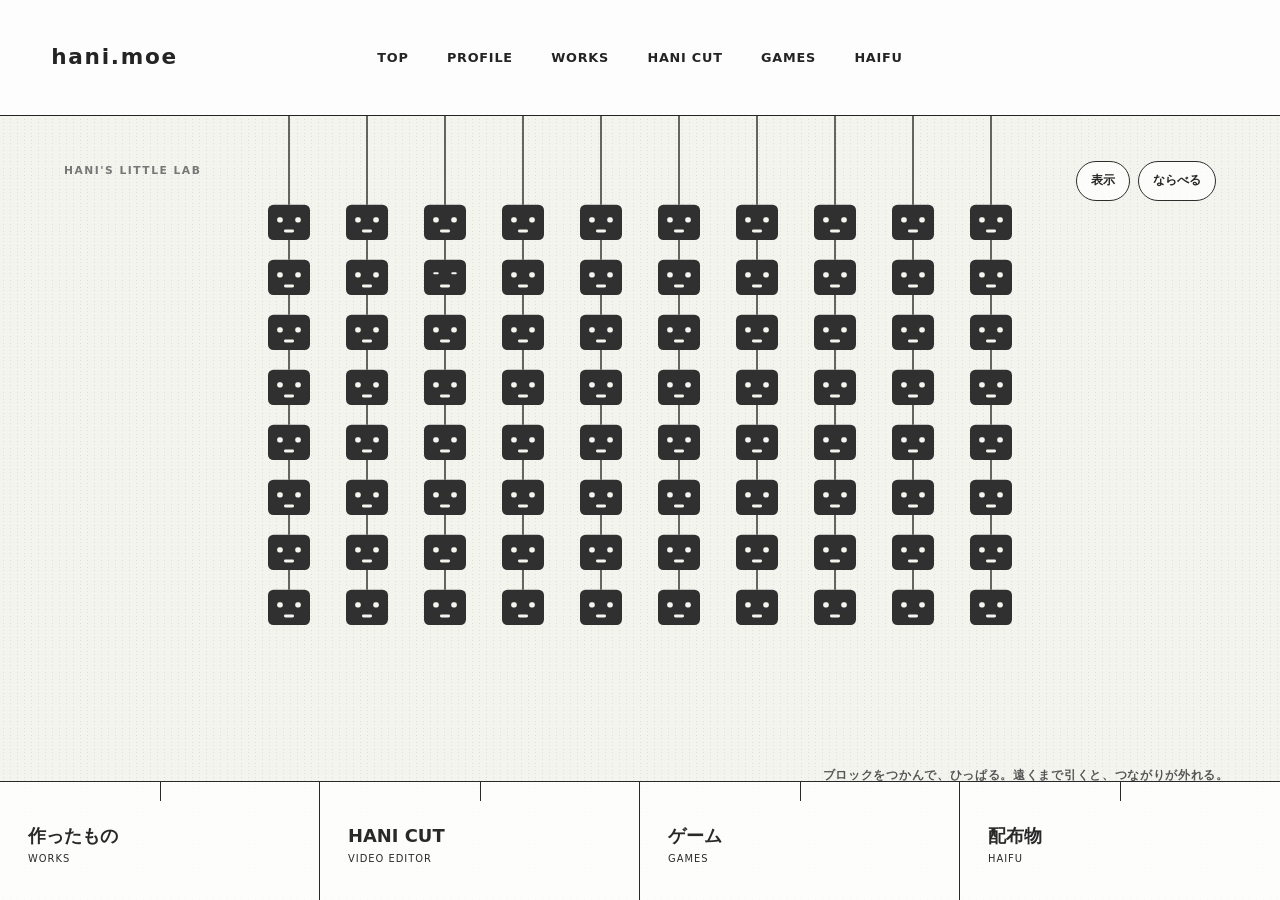
==== commit 3445e826: "Polish block regrowth strings and falling shape" ====
--- a/index.html
+++ b/index.html
@@ -788,7 +788,9 @@
         const blink = (time + block.blink) % 3600 < 95;
         ctx.save();
         ctx.translate(block.x, block.y);
-        ctx.scale(1, .18 + .82 * block.sproutProgress);
+        // Only the returning block grows vertically. Falling blocks retain
+        // their normal proportions all the way down.
+        ctx.scale(1, block.sproutAt ? .18 + .82 * block.sproutProgress : 1);
         roundRect(-size / 2, -size * .42, size, size * .84, Math.max(4, size * .13));
         ctx.fillStyle = pulling ? "#1ebfac" : (block.released ? "#f06b5c" : "#303030");
         ctx.fill();
@@ -861,7 +863,9 @@
         });
 
         if (displayMode === "grid") blocks.forEach(block => {
-          if (block.hidden || block.released) return;
+          // Let the face appear first; the string follows near the end of
+          // the sprout so it never looks as though it appeared by itself.
+          if (block.hidden || block.released || (block.sproutAt && block.sproutProgress < .84)) return;
           const parent = block.row ? blockAt(block.col, block.row - 1) : null;
           if (parent?.released || parent?.hidden) return;
           const fromX = parent ? parent.x : block.homeX;
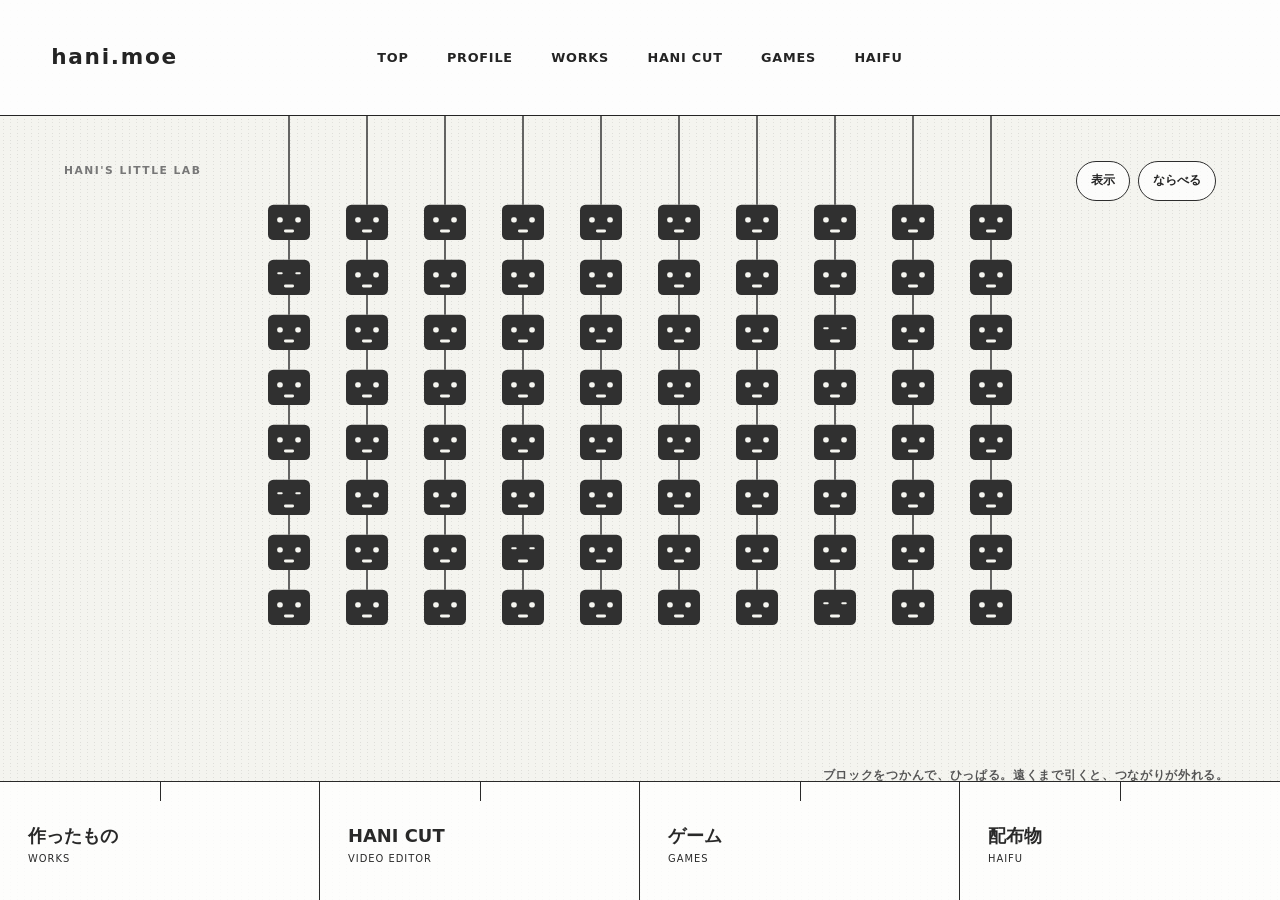
==== commit 8d46d0e7: "Show hanging strings for clock blocks" ====
--- a/index.html
+++ b/index.html
@@ -862,11 +862,13 @@
           }
         });
 
-        if (displayMode === "grid") blocks.forEach(block => {
+        if (displayMode === "grid" || displayMode === "clock") blocks.forEach(block => {
           // Let the face appear first; the string follows near the end of
           // the sprout so it never looks as though it appeared by itself.
           if (block.hidden || block.released || (block.sproutAt && block.sproutProgress < .84)) return;
-          const parent = block.row ? blockAt(block.col, block.row - 1) : null;
+          // The grid hangs from the block above it. Clock characters keep a
+          // clean, direct string to the ceiling at their own x position.
+          const parent = displayMode === "grid" && block.row ? blockAt(block.col, block.row - 1) : null;
           if (parent?.released || parent?.hidden) return;
           const fromX = parent ? parent.x : block.homeX;
           const fromY = parent ? parent.y + blockHalfHeight(parent) : 0;
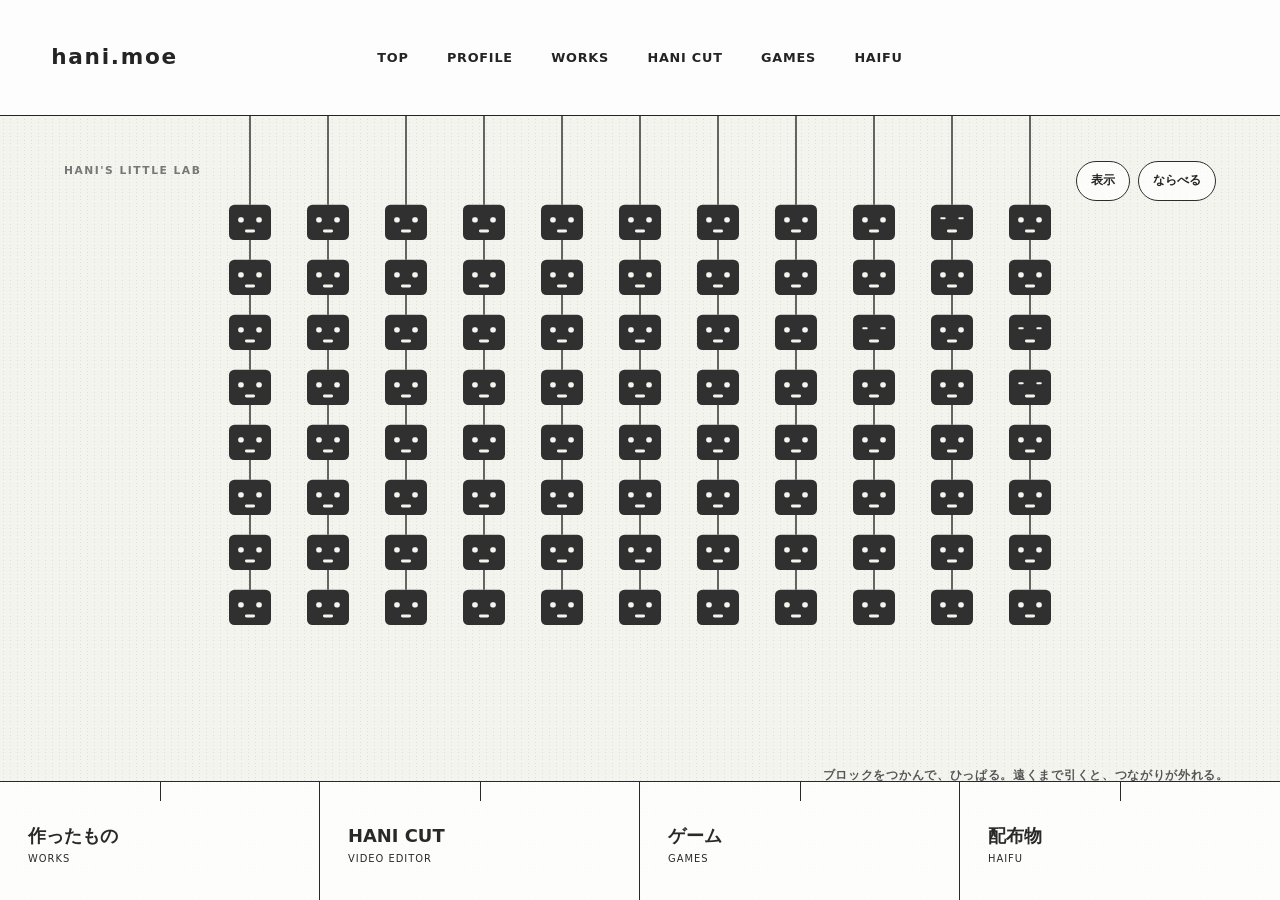
==== commit f9940978: "Build clock from full-size hanging blocks" ====
--- a/index.html
+++ b/index.html
@@ -597,7 +597,7 @@
       if (!canvas || !resetButton || !menuToggle || !menuPanel) return;
 
       const ctx = canvas.getContext("2d");
-      const columns = 10;
+      const columns = 11;
       const rows = 8;
       const digits = {
         "0": [[0,0],[1,0],[2,0],[0,1],[2,1],[0,2],[2,2],[0,3],[2,3],[0,4],[1,4],[2,4]],
@@ -652,7 +652,7 @@
       }
 
       function arrangeGrid(immediate = false) {
-        const stepX = Math.min(78, Math.max(38, (width - 88) / (columns - 1)));
+        const stepX = Math.min(78, Math.max(24, (width - 42) / (columns - 1)));
         const stepY = Math.min(64, Math.max(42, (height - 170) / (rows + 1)));
         const originX = (width - stepX * (columns - 1)) / 2;
         const originY = Math.max(72, Math.min(140, height * .16));
@@ -671,18 +671,34 @@
       function clockTargets() {
         const now = new Date();
         const text = [now.getHours(), now.getMinutes(), now.getSeconds()].map(value => String(value).padStart(2, "0")).join(":");
-        const cell = Math.max(11, Math.min(31, (width - 34) / 28, (height - 54) / 6));
-        const cells = [];
-        let cursor = 0;
-        for (const char of text) {
-          const shape = digits[char];
-          shape.forEach(([x, y]) => cells.push([cursor + x, y]));
-          cursor += char === ":" ? 2 : 4;
-        }
-        const usedWidth = Math.max(1, cursor - 1) * cell;
-        const startX = (width - usedWidth) / 2 + cell / 2;
-        const startY = Math.max(28, Math.min(height - 5 * cell - 28, (height - 5 * cell) / 2));
-        return cells.map(([x, y]) => ({ x: startX + x * cell, y: startY + y * cell, size: Math.max(11, Math.min(34, cell * .78)) }));
+        const blockSize = Math.max(24, Math.min(42, width / 28));
+        // Keep the clock made from the same full-size blocks as the opening
+        // grid. Narrow displays split the time across lines instead of making
+        // a second, tiny kind of block.
+        const lines = width >= 1168
+          ? [text]
+          : width >= 640
+            ? [text.slice(0, 5), text.slice(6, 8)]
+            : [text.slice(0, 2), text.slice(3, 5), text.slice(6, 8)];
+        const cursorWidth = line => [...line].reduce((sum, char) => sum + (char === ":" ? 2 : 4), 0);
+        const widest = Math.max(...lines.map(line => Math.max(1, cursorWidth(line) - 1)));
+        const cell = Math.max(blockSize, Math.min(blockSize * 1.12, (width - 32) / widest));
+        const rowHeight = 5 * cell;
+        const lineGap = blockSize * 1.3;
+        const totalHeight = lines.length * rowHeight + (lines.length - 1) * lineGap;
+        const startY = Math.max(28, Math.min(height - totalHeight - 28, (height - totalHeight) / 2));
+        const targets = [];
+        lines.forEach((line, lineIndex) => {
+          const usedWidth = Math.max(1, cursorWidth(line) - 1) * cell;
+          const startX = (width - usedWidth) / 2 + cell / 2;
+          let cursor = 0;
+          for (const char of line) {
+            const shape = digits[char];
+            shape.forEach(([x, y]) => targets.push({ x: startX + (cursor + x) * cell, y: startY + lineIndex * (rowHeight + lineGap) + y * cell }));
+            cursor += char === ":" ? 2 : 4;
+          }
+        });
+        return targets;
       }
 
       function arrangeClock(immediate = false) {
@@ -693,10 +709,10 @@
           block.released = false;
           block.pinned = false;
           block.restoreAt = 0;
+          block.layoutSize = null;
           if (!target) return;
           block.homeX = target.x;
           block.homeY = target.y;
-          block.layoutSize = target.size;
           if (immediate) { block.x = target.x; block.y = target.y; block.vx = block.vy = 0; }
         });
       }
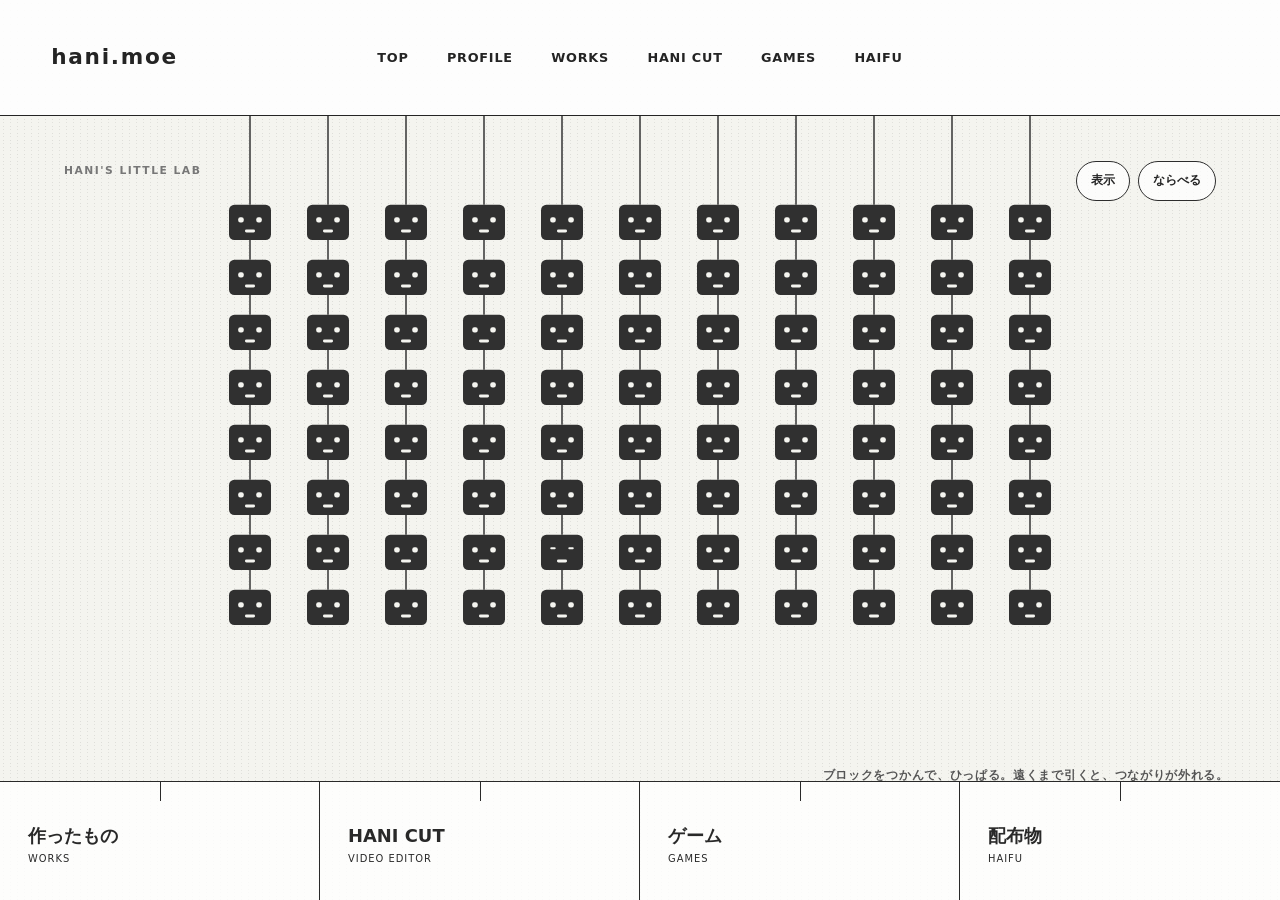
==== commit 6090d55a: "Add console greeting to home page" ====
--- a/index.html
+++ b/index.html
@@ -597,6 +597,8 @@
       if (!canvas || !resetButton || !menuToggle || !menuPanel) return;
 
       const ctx = canvas.getContext("2d");
+      console.log("%c\n _   _    _    _   _ ___\n| | | |  / \\  | \\ | |_ _|\n| |_| | / _ \\ |  \\| || |\n|  _  |/ ___ \\| |\\  || |\n|_| |_/_/   \\_\\_| \\_|___|\n", "color:#20bcae;font:700 13px/1.15 monospace;");
+      console.log("%cHANI'S LITTLE LAB — welcome in!", "color:#303030;font:700 12px monospace;");
       const columns = 11;
       const rows = 8;
       const digits = {
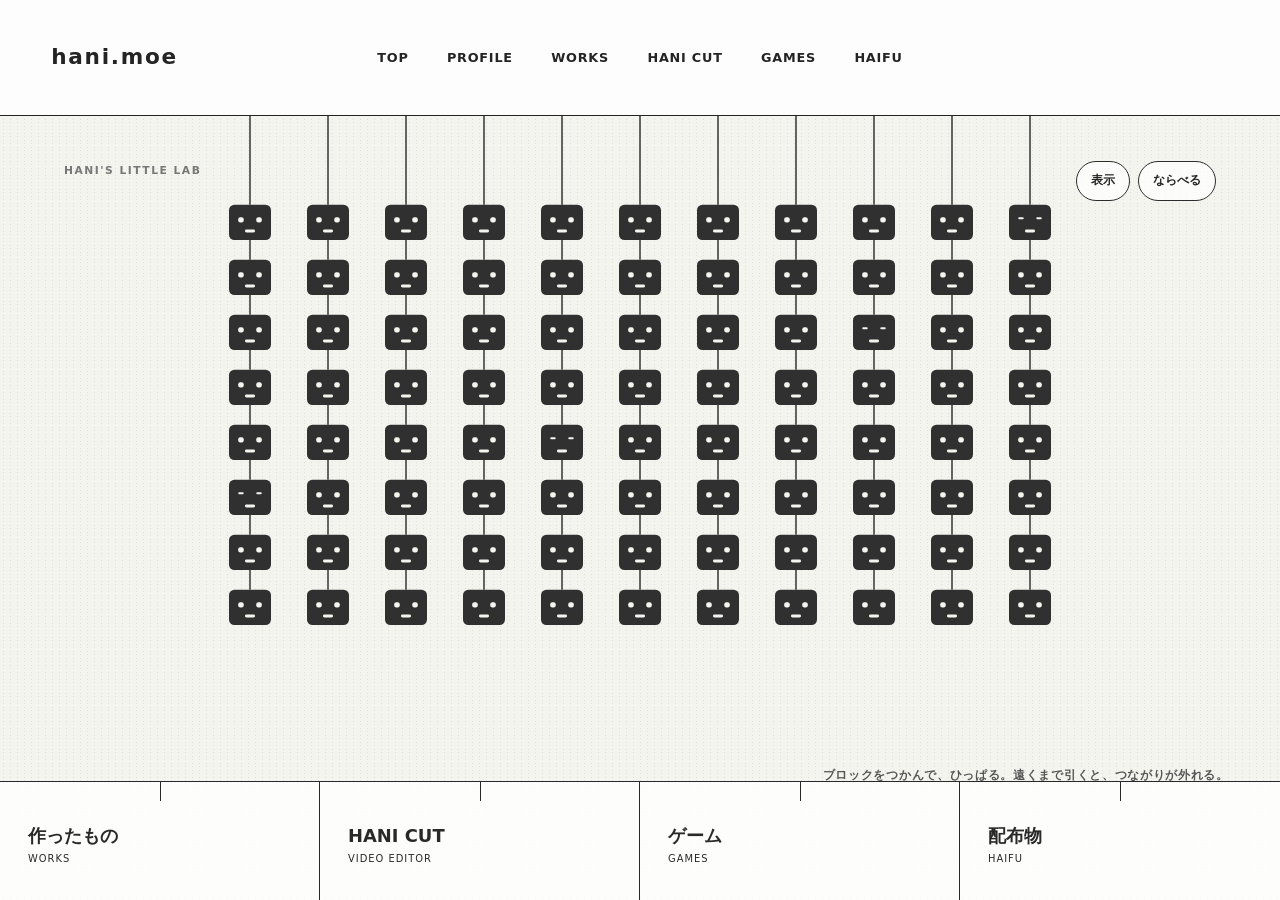
==== commit 13d19cda: "Remove non-clock block layout modes" ====
--- a/index.html
+++ b/index.html
@@ -434,10 +434,6 @@
                 <button type="button" data-hal-layout="grid">ブロック</button>
                 <button type="button" data-hal-layout="clock">時刻を表示</button>
                 <span class="hal-menu-rule" aria-hidden="true"></span>
-                <button type="button" data-hal-layout="message" data-hal-word="HAL LAB.">HAL LAB.</button>
-                <button type="button" data-hal-layout="message" data-hal-word="HAPPY">HAPPY</button>
-                <button type="button" data-hal-layout="message" data-hal-word="CLEAR!">CLEAR!</button>
-                <span class="hal-menu-rule" aria-hidden="true"></span>
                 <button type="button" data-hal-speed="slow" aria-pressed="false">動きをゆっくり</button>
               </div>
             </div>
@@ -614,19 +610,6 @@
         "9": [[0,0],[1,0],[2,0],[0,1],[2,1],[0,2],[1,2],[2,2],[2,3],[0,4],[1,4],[2,4]],
         ":": [[0,1],[0,3]]
       };
-      const letters = {
-        "A": [[0,1],[1,0],[2,1],[0,2],[1,2],[2,2],[0,3],[2,3],[0,4],[2,4]],
-        "C": [[1,0],[2,0],[0,1],[0,2],[0,3],[1,4],[2,4]],
-        "E": [[0,0],[1,0],[2,0],[0,1],[0,2],[1,2],[2,2],[0,3],[0,4],[1,4],[2,4]],
-        "H": [[0,0],[2,0],[0,1],[2,1],[0,2],[1,2],[2,2],[0,3],[2,3],[0,4],[2,4]],
-        "L": [[0,0],[0,1],[0,2],[0,3],[0,4],[1,4],[2,4]],
-        "P": [[0,0],[1,0],[2,0],[0,1],[2,1],[0,2],[1,2],[2,2],[0,3],[0,4]],
-        "R": [[0,0],[1,0],[2,0],[0,1],[2,1],[0,2],[1,2],[0,3],[2,3],[0,4],[2,4]],
-        "Y": [[0,0],[2,0],[0,1],[2,1],[1,2],[1,3],[1,4]],
-        "!": [[1,0],[1,1],[1,2],[1,3],[1,4]],
-        ".": [[1,4]],
-        " ": []
-      };
       let width = 0;
       let height = 0;
       let dpr = 1;
@@ -638,7 +621,6 @@
       let dragStart = null;
       let dragMoved = false;
       let motionScale = 1;
-      let messageWord = "HAL LAB.";
 
       function build() {
         blocks = Array.from({ length: columns * rows }, (_, index) => {
@@ -719,46 +701,13 @@
         });
       }
 
-      function messageTargets(word) {
-        const cell = Math.max(12, Math.min(34, (width - 40) / Math.max(8, word.length * 4), (height - 54) / 6));
-        const cells = [];
-        let cursor = 0;
-        for (const char of word) {
-          const shape = letters[char] || [];
-          shape.forEach(([x, y]) => cells.push([cursor + x, y]));
-          cursor += char === " " ? 2 : 4;
-        }
-        const usedWidth = Math.max(1, cursor - 1) * cell;
-        const startX = (width - usedWidth) / 2 + cell / 2;
-        const startY = Math.max(28, Math.min(height - 5 * cell - 28, (height - 5 * cell) / 2));
-        return cells.map(([x, y]) => ({ x: startX + x * cell, y: startY + y * cell, size: Math.max(12, Math.min(35, cell * .8)) }));
-      }
-
-      function arrangeMessage(immediate = false) {
-        const targets = messageTargets(messageWord);
-        blocks.forEach((block, index) => {
-          const target = targets[index];
-          block.hidden = !target;
-          block.released = false;
-          block.pinned = false;
-          block.restoreAt = 0;
-          if (!target) return;
-          block.homeX = target.x;
-          block.homeY = target.y;
-          block.layoutSize = target.size;
-          if (immediate) { block.x = target.x; block.y = target.y; block.vx = block.vy = 0; }
-        });
-      }
-
       function applyLayout(immediate = false) {
         if (displayMode === "clock") arrangeClock(immediate);
-        else if (displayMode === "message") arrangeMessage(immediate);
         else arrangeGrid(immediate);
       }
 
-      function setDisplayMode(mode, word = "") {
+      function setDisplayMode(mode) {
         displayMode = mode;
-        if (word) messageWord = word;
         window.clearInterval(clockTimer);
         clockTimer = 0;
         applyLayout(false);
@@ -960,7 +909,7 @@
       });
       document.querySelectorAll("[data-hal-layout]").forEach(button => {
         button.addEventListener("click", () => {
-          setDisplayMode(button.dataset.halLayout, button.dataset.halWord);
+          setDisplayMode(button.dataset.halLayout);
           menuPanel.hidden = true;
           menuToggle.setAttribute("aria-expanded", "false");
         });
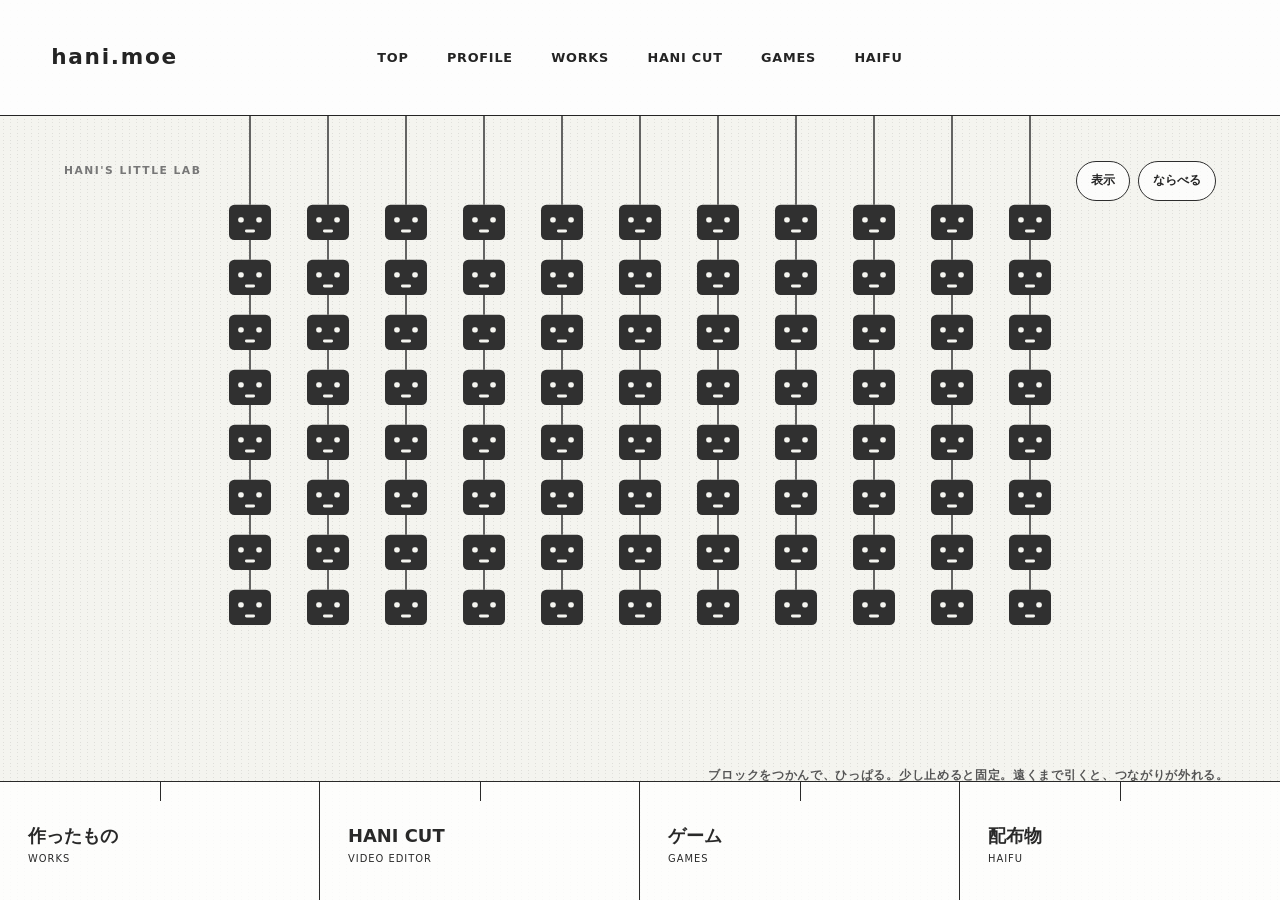
==== commit 493a213a: "Allow block pinning after a drag pause" ====
--- a/index.html
+++ b/index.html
@@ -440,7 +440,7 @@
             <button type="button" class="hal-reset" id="hal-reset">ならべる</button>
           </div>
           <canvas id="hal-blocks" aria-label="ドラッグして揺らせる、吊り下げられた顔つきブロック"></canvas>
-          <p class="hal-hint">ブロックをつかんで、ひっぱる。遠くまで引くと、つながりが外れる。</p>
+          <p class="hal-hint">ブロックをつかんで、ひっぱる。少し止めると固定。遠くまで引くと、つながりが外れる。</p>
           <nav class="hal-hangers" aria-label="メインコンテンツ">
             <a href="/index.html?src=works.md">作ったもの<small>WORKS</small></a>
             <a href="/video-editor/">HANI CUT<small>VIDEO EDITOR</small></a>
@@ -618,8 +618,6 @@
       let frame = 0;
       let displayMode = "grid";
       let clockTimer = 0;
-      let dragStart = null;
-      let dragMoved = false;
       let motionScale = 1;
 
       function build() {
@@ -780,7 +778,7 @@
         ctx.lineWidth = 1.5;
         const reduceMotion = window.matchMedia("(prefers-reduced-motion: reduce)").matches;
 
-        if (grabbed && !grabbed.pinned && !dragMoved && time >= grabbed.holdAt) {
+        if (grabbed && !grabbed.pinned && time >= grabbed.holdAt) {
           grabbed.pinned = true;
           grabbed.vx = grabbed.vy = 0;
         }
@@ -855,8 +853,6 @@
 
       canvas.addEventListener("pointerdown", event => {
         const point = pointerPosition(event);
-        dragStart = point;
-        dragMoved = false;
         grabbed = blocks.reduce((nearest, block) => {
           const distance = Math.hypot(point.x - block.x, point.y - block.y);
           return !block.hidden && !block.released && distance < nearest.distance ? { block, distance } : nearest;
@@ -865,7 +861,7 @@
           // A fixed block is released by picking it up again. Ordinary drags
           // never become fixed merely because the pointer is released.
           if (grabbed.pinned) grabbed.pinned = false;
-          grabbed.holdAt = performance.now() + 300;
+          grabbed.holdAt = performance.now() + 450;
           canvas.setPointerCapture(event.pointerId);
         }
       });
@@ -875,8 +871,7 @@
           grabbed.x = point.x;
           grabbed.y = point.y;
           grabbed.vx = grabbed.vy = 0;
-          dragMoved ||= Math.hypot(point.x - dragStart.x, point.y - dragStart.y) > 3;
-          if (dragMoved && !grabbed.pinned) grabbed.holdAt = performance.now() + 300;
+          if (!grabbed.pinned) grabbed.holdAt = performance.now() + 450;
           const releaseDistance = Math.min(600, Math.max(300, width * .38));
           if (Math.hypot(point.x - grabbed.homeX, point.y - grabbed.homeY) > releaseDistance) {
             releaseColumnFrom(grabbed);
@@ -892,8 +887,6 @@
           canvas.releasePointerCapture?.(event.pointerId);
         }
         grabbed = null;
-        dragStart = null;
-        dragMoved = false;
       }
       canvas.addEventListener("pointerup", release);
       canvas.addEventListener("pointercancel", release);
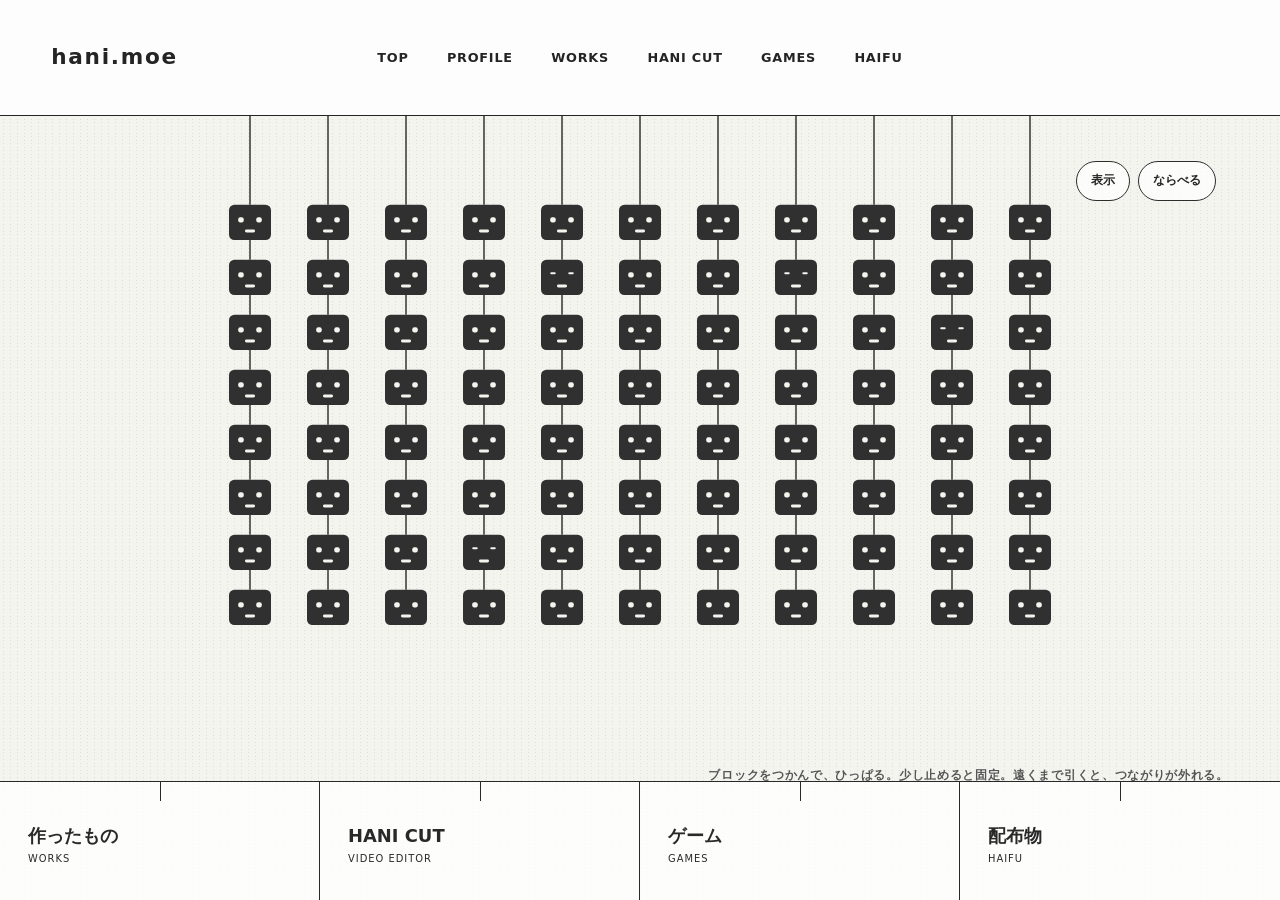
==== commit 8418258b: "Fix mobile home layout and landscape clock display" ====
--- a/index.html
+++ b/index.html
@@ -5,7 +5,7 @@
   <title>hani.moe</title>
   <meta name="viewport" content="width=device-width, initial-scale=1">
   <base href="/">
-  <link rel="stylesheet" href="style.css?v=home-clock-20260918">
+  <link rel="stylesheet" href="style.css?v=home-clock-mobile-20261026-3">
 </head>
 <body>
   <header class="site-header">
@@ -424,7 +424,6 @@
       return `
         <section class="home-hal" aria-labelledby="home-title">
           <div class="hal-wordmark">
-            <p>HANI'S LITTLE LAB</p>
             <h1 id="home-title">hani.moe</h1>
           </div>
           <div class="hal-tools">
@@ -594,7 +593,6 @@
 
       const ctx = canvas.getContext("2d");
       console.log("%c\n _   _    _    _   _ ___\n| | | |  / \\  | \\ | |_ _|\n| |_| | / _ \\ |  \\| || |\n|  _  |/ ___ \\| |\\  || |\n|_| |_/_/   \\_\\_| \\_|___|\n", "color:#20bcae;font:700 13px/1.15 monospace;");
-      console.log("%cHANI'S LITTLE LAB — welcome in!", "color:#303030;font:700 12px monospace;");
       const columns = 11;
       const rows = 8;
       const digits = {
@@ -654,17 +652,20 @@
         const now = new Date();
         const text = [now.getHours(), now.getMinutes(), now.getSeconds()].map(value => String(value).padStart(2, "0")).join(":");
         const blockSize = Math.max(24, Math.min(42, width / 28));
-        // Keep the clock made from the same full-size blocks as the opening
-        // grid. Narrow displays split the time across lines instead of making
-        // a second, tiny kind of block.
-        const lines = width >= 1168
+        const landscape = window.matchMedia("(max-width: 1024px) and (max-height: 600px) and (orientation: landscape)").matches;
+        // Fit the complete time on one line on phones held horizontally.
+        // Portrait layouts keep their existing full-size, stacked digits.
+        const lines = width >= 1168 || landscape
           ? [text]
           : width >= 640
             ? [text.slice(0, 5), text.slice(6, 8)]
             : [text.slice(0, 2), text.slice(3, 5), text.slice(6, 8)];
         const cursorWidth = line => [...line].reduce((sum, char) => sum + (char === ":" ? 2 : 4), 0);
         const widest = Math.max(...lines.map(line => Math.max(1, cursorWidth(line) - 1)));
-        const cell = Math.max(blockSize, Math.min(blockSize * 1.12, (width - 32) / widest));
+        const cell = landscape
+          ? Math.min(blockSize * 1.12, (width - 32) / widest)
+          : Math.max(blockSize, Math.min(blockSize * 1.12, (width - 32) / widest));
+        const size = landscape ? Math.min(blockSize, cell / 1.12) : null;
         const rowHeight = 5 * cell;
         const lineGap = blockSize * 1.3;
         const totalHeight = lines.length * rowHeight + (lines.length - 1) * lineGap;
@@ -676,7 +677,7 @@
           let cursor = 0;
           for (const char of line) {
             const shape = digits[char];
-            shape.forEach(([x, y]) => targets.push({ x: startX + (cursor + x) * cell, y: startY + lineIndex * (rowHeight + lineGap) + y * cell }));
+            shape.forEach(([x, y]) => targets.push({ x: startX + (cursor + x) * cell, y: startY + lineIndex * (rowHeight + lineGap) + y * cell, size }));
             cursor += char === ":" ? 2 : 4;
           }
         });
@@ -691,7 +692,7 @@
           block.released = false;
           block.pinned = false;
           block.restoreAt = 0;
-          block.layoutSize = null;
+          block.layoutSize = target ? target.size : null;
           if (!target) return;
           block.homeX = target.x;
           block.homeY = target.y;
--- a/style.css
+++ b/style.css
@@ -1022,3 +1022,60 @@
   .hal-hangers a:nth-child(2n) { border-right: 0; }
   .hal-hangers a::before { height: 11px; }
 }
+
+/* Keep the published home layout; let short screens scroll without clipping. */
+@media (max-width: 680px), (max-width: 1024px) and (max-height: 600px) and (orientation: landscape) {
+  body.home-page {
+    display: flex;
+    flex-direction: column;
+    min-height: 100svh;
+  }
+
+  .home-page .home-content {
+    display: grid;
+    flex: 1;
+    height: auto;
+    margin: 0;
+    padding: 0;
+    min-width: 0;
+  }
+
+  .home-hal {
+    height: auto;
+    grid-template-rows: minmax(480px, 1fr) auto auto;
+  }
+
+  #hal-blocks {
+    display: block;
+    min-width: 0;
+    height: 480px;
+    min-height: 100%;
+    contain: size;
+  }
+
+  .hal-hint {
+    position: static;
+    grid-row: 2;
+    padding: 12px 16px;
+  }
+
+  .hal-hangers {
+    grid-row: 3;
+  }
+}
+
+@media (min-width: 681px) and (max-width: 1024px) and (max-height: 600px) and (orientation: landscape) {
+  .home-page .site-header {
+    min-height: 0;
+    padding: 14px 20px;
+  }
+
+  .home-page .site-title {
+    position: static;
+    flex-shrink: 0;
+  }
+
+  .home-page .site-header nav {
+    gap: 8px 16px;
+  }
+}
